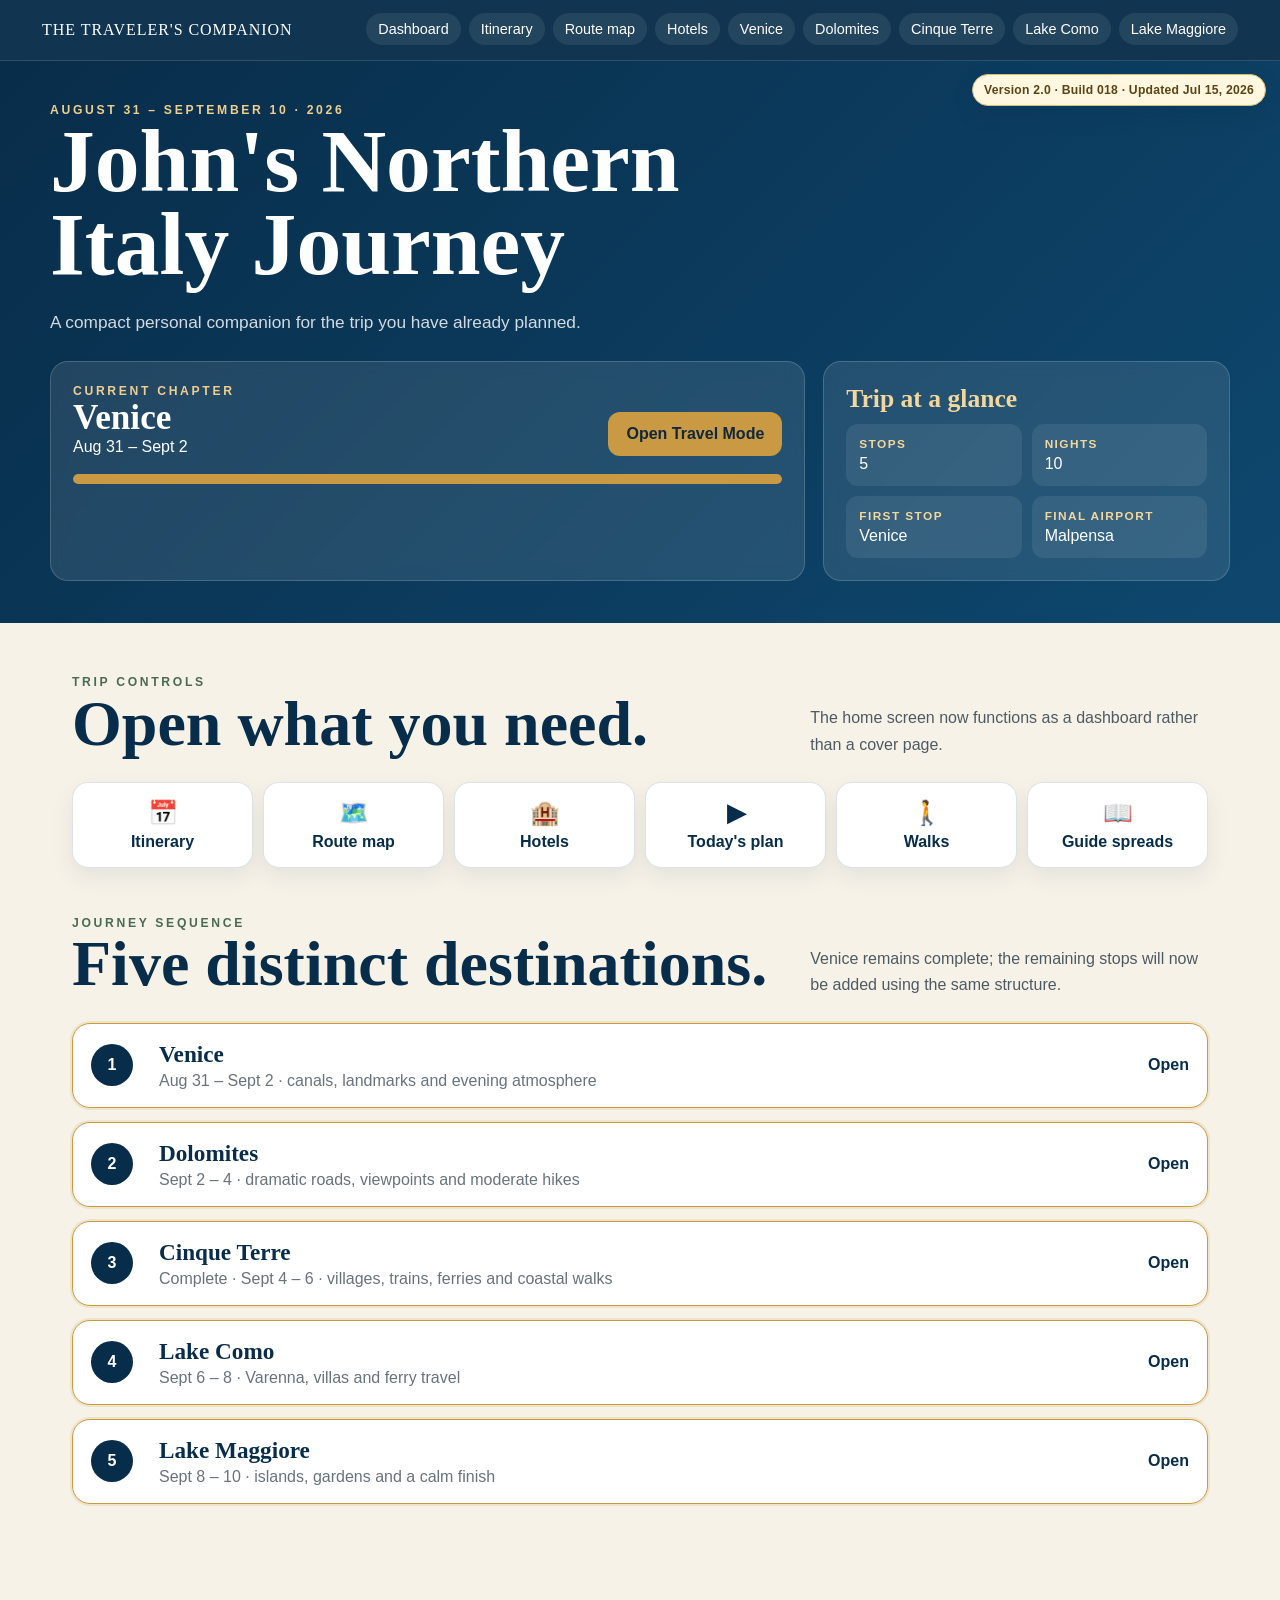
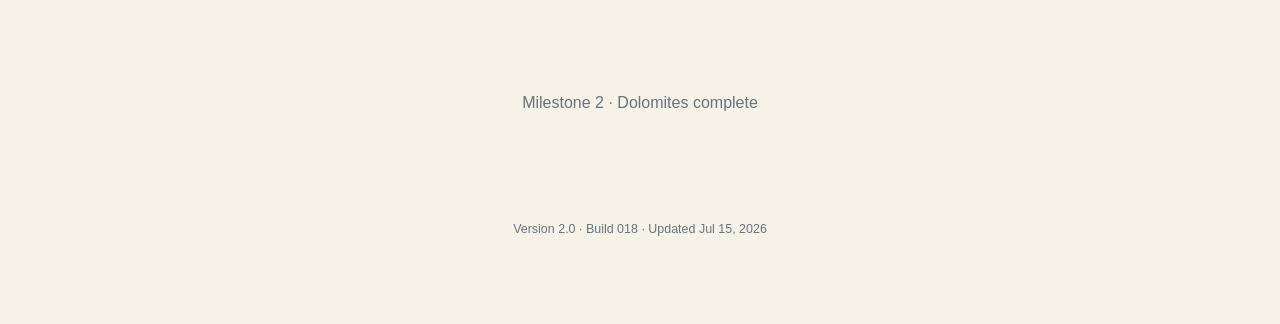
==== index.html @ 07a727ce "Add files via upload Build 018 — Cinque Terre complete" ====
<!doctype html>
<html lang="en">
<head>
<meta charset="utf-8">
<meta name="viewport" content="width=device-width,initial-scale=1,viewport-fit=cover">
<meta name="theme-color" content="#082d4a">
<link rel="manifest" href="manifest.webmanifest">
<link rel="icon" href="assets/images/app-icon.png">
<link rel="apple-touch-icon" href="assets/images/app-icon.png">
<link rel="stylesheet" href="assets/style.css?v=18">
<title>Northern Italy Traveler's Companion</title>
</head>
<body>
<div class="build-badge">Version 2.0 · Build 018 · Updated Jul 15, 2026</div>
<header class="topbar">
  <div class="topbar-inner">
    <div class="brand">THE TRAVELER'S COMPANION</div>
    <nav class="nav">
      <a href="index.html">Dashboard</a>
      <a href="itinerary.html">Itinerary</a>
      <a href="map.html">Route map</a>
      <a href="hotels.html">Hotels</a>
      <a href="venice.html">Venice</a><a href="dolomites.html">Dolomites</a><a href="cinque-terre.html">Cinque Terre</a><a href="lake-como.html">Lake Como</a><a href="lake-maggiore.html">Lake Maggiore</a>
    </nav>
  </div>
</header>

<section class="dashboard-hero">
  <div class="dashboard-inner">
    <div class="dashboard-title">
      <div>
        <div class="kicker">August 31 – September 10 · 2026</div>
        <h1>John's Northern<br>Italy Journey</h1>
      </div>
      <p>A compact personal companion for the trip you have already planned.</p>
    </div>

    <div class="dashboard-panels">
      <article class="glass-panel">
        <div class="current-destination">
          <div>
            <div class="kicker">Current chapter</div>
            <strong>Venice</strong>
            <span>Aug 31 – Sept 2</span>
          </div>
          <a class="cta" href="venice.html#today">Open Travel Mode</a>
        </div>
        <div class="progress-track"><div class="progress-fill" style="width:100%"></div></div>
      </article>

      <article class="glass-panel">
        <h3>Trip at a glance</h3>
        <div class="mini-grid">
          <div class="mini-stat"><strong>Stops</strong><span>5</span></div>
          <div class="mini-stat"><strong>Nights</strong><span>10</span></div>
          <div class="mini-stat"><strong>First stop</strong><span>Venice</span></div>
          <div class="mini-stat"><strong>Final airport</strong><span>Malpensa</span></div>
        </div>
      </article>
    </div>
  </div>
</section>

<main class="wrap">
  <section class="section-heading">
    <div><div class="kicker" style="color:#496a55">Trip controls</div><h2>Open what you need.</h2></div>
    <p>The home screen now functions as a dashboard rather than a cover page.</p>
  </section>

  <div class="quick-actions">
    <a class="quick-action" href="itinerary.html"><span>📅</span>Itinerary</a>
    <a class="quick-action" href="map.html"><span>🗺️</span>Route map</a>
    <a class="quick-action" href="hotels.html"><span>🏨</span>Hotels</a>
    <a class="quick-action" href="venice.html#today"><span>▶</span>Today's plan</a>
    <a class="quick-action" href="venice.html#walks"><span>🚶</span>Walks</a>
    <a class="quick-action" href="venice.html#chapter"><span>📖</span>Guide spreads</a>
  </div>

  <section class="section-heading">
    <div><div class="kicker" style="color:#496a55">Journey sequence</div><h2>Five distinct destinations.</h2></div>
    <p>Venice remains complete; the remaining stops will now be added using the same structure.</p>
  </section>

  <div class="route-list">
    <article class="route-stop active"><div class="route-index">1</div><div><h3>Venice</h3><p>Aug 31 – Sept 2 · canals, landmarks and evening atmosphere</p></div><a href="venice.html">Open</a></article>
    <article class="route-stop active"><div class="route-index">2</div><div><h3>Dolomites</h3><p>Sept 2 – 4 · dramatic roads, viewpoints and moderate hikes</p></div><a href="dolomites.html">Open</a></article>
    <article class="route-stop active"><div class="route-index">3</div><div><h3>Cinque Terre</h3><p>Complete · Sept 4 – 6 · villages, trains, ferries and coastal walks</p></div><a href="cinque-terre.html">Open</a></article>
    <article class="route-stop active"><div class="route-index">4</div><div><h3>Lake Como</h3><p>Sept 6 – 8 · Varenna, villas and ferry travel</p></div><a href="lake-como.html">Open</a></article>
    <article class="route-stop active"><div class="route-index">5</div><div><h3>Lake Maggiore</h3><p>Sept 8 – 10 · islands, gardens and a calm finish</p></div><a href="lake-maggiore.html">Open</a></article>
  </div>
</main>

<div class="bottomnav"><a href="index.html">Home</a><a href="itinerary.html">Plan</a><a href="map.html">Map</a><a href="venice.html">Venice</a><a href="dolomites.html">Dolomites</a><a href="cinque-terre.html">Cinque Terre</a><a href="lake-como.html">Lake Como</a><a href="lake-maggiore.html">Lake Maggiore</a></div>
<footer>Milestone 2 · Dolomites complete</footer>
<script>if('serviceWorker' in navigator){navigator.serviceWorker.register('service-worker.js?v=18')}</script>
<div class="build-footer">Version 2.0 · Build 018 · Updated Jul 15, 2026</div>
</body>
</html>
---- assets/style.css ----
:root{
  --navy:#082d4a;
  --navy2:#0d3b5d;
  --gold:#c99a43;
  --paper:#f7f2e8;
  --cream:#fffdf7;
  --ink:#17222c;
  --muted:#68737b;
  --line:rgba(8,45,74,.13);
  --shadow:0 20px 55px rgba(3,24,40,.18);
}
*{box-sizing:border-box}
html{scroll-behavior:smooth}
body{margin:0;background:var(--paper);color:var(--ink);font-family:-apple-system,BlinkMacSystemFont,"Segoe UI",Arial,sans-serif}
a{color:inherit}
img{max-width:100%}

.topbar{
  position:sticky;top:0;z-index:50;
  background:rgba(8,45,74,.96);color:white;
  border-bottom:1px solid rgba(255,255,255,.13);
  backdrop-filter:blur(14px)
}
.topbar-inner{
  max-width:1240px;margin:auto;padding:13px 22px;
  display:flex;align-items:center;justify-content:space-between;gap:18px
}
.brand{
  font-family:Georgia,"Times New Roman",serif;
  font-size:1rem;letter-spacing:.06em;white-space:nowrap
}
.nav{display:flex;gap:8px;overflow:auto}
.nav a{
  text-decoration:none;white-space:nowrap;padding:9px 14px;
  border-radius:999px;background:rgba(255,255,255,.08)
}
.nav a:hover,.nav a:focus{background:rgba(255,255,255,.18)}

.home-hero{
  background:
    radial-gradient(circle at 80% 0%,rgba(69,122,157,.35),transparent 38%),
    linear-gradient(145deg,var(--navy),#041d31 72%);
  color:white;padding:clamp(34px,6vw,82px) 22px 52px;
}
.home-hero-inner{
  max-width:1240px;margin:auto;
  display:grid;grid-template-columns:minmax(0,.82fr) minmax(520px,1.35fr);
  gap:clamp(28px,5vw,70px);align-items:center
}
.kicker{
  text-transform:uppercase;letter-spacing:.22em;
  font-size:.76rem;font-weight:800;color:#f0cf8d
}
.home-copy h1,.destination-copy h1{
  font:700 clamp(3.4rem,7.4vw,7.2rem)/.9 Georgia,"Times New Roman",serif;
  margin:.26rem 0 .7rem
}
.home-copy p,.destination-copy p{
  font-size:clamp(1.05rem,1.8vw,1.28rem);
  line-height:1.55;color:rgba(255,255,255,.88);max-width:620px
}
.cta-row{display:flex;gap:12px;flex-wrap:wrap;margin-top:24px}
.cta{
  display:inline-flex;align-items:center;justify-content:center;
  text-decoration:none;font-weight:800;padding:13px 18px;
  border-radius:12px;background:var(--gold);color:#10283c
}
.cta.secondary{
  background:transparent;color:white;border:1px solid rgba(255,255,255,.35)
}
.book-window{
  background:#e9e2d5;padding:10px;border-radius:20px;
  box-shadow:0 28px 70px rgba(0,0,0,.38);
  transform:rotate(.25deg)
}
.book-window img{
  display:block;width:100%;height:auto;border-radius:12px
}
.book-label{
  display:flex;justify-content:space-between;gap:14px;
  color:#54616a;font-size:.84rem;padding:9px 5px 1px
}

.wrap{max-width:1180px;margin:auto;padding:52px 22px 110px}
.section-heading{
  display:grid;grid-template-columns:minmax(0,1fr) minmax(260px,.56fr);
  gap:28px;align-items:end;margin-bottom:24px
}
.section-heading h2,.section-title{
  font:700 clamp(2.35rem,5vw,4.2rem)/1 Georgia,"Times New Roman",serif;
  color:var(--navy);margin:.15rem 0
}
.section-heading p{line-height:1.65;color:#4d5a63;margin:0}

.timeline{
  display:grid;grid-template-columns:repeat(5,1fr);
  gap:12px;margin:22px 0 54px
}
.stop{
  background:var(--cream);border:1px solid var(--line);
  border-radius:16px;padding:18px;min-height:126px;
  box-shadow:0 10px 28px rgba(8,45,74,.08)
}
.stop .number{
  width:30px;height:30px;border-radius:50%;
  background:var(--navy);color:white;display:grid;place-items:center;
  font-weight:800;margin-bottom:12px
}
.stop strong{display:block;color:var(--navy);font-family:Georgia,serif;font-size:1.12rem}
.stop span{display:block;color:var(--muted);margin-top:5px;font-size:.92rem}

.feature-grid{display:grid;grid-template-columns:repeat(2,minmax(0,1fr));gap:22px}
.feature{
  background:var(--cream);border:1px solid var(--line);
  border-radius:20px;overflow:hidden;box-shadow:var(--shadow)
}
.feature-media{
  background:#e6dfd3;padding:8px;
}
.feature-media img{display:block;width:100%;height:auto;border-radius:12px}
.feature-body{padding:22px 24px 25px}
.feature h3{
  font:700 clamp(1.65rem,3vw,2.3rem)/1.05 Georgia,serif;
  color:var(--navy);margin:0 0 9px
}
.feature p{color:#4d5962;line-height:1.58;margin:0}
.actions{display:flex;flex-wrap:wrap;gap:10px;margin-top:17px}
.action{
  text-decoration:none;font-weight:780;color:var(--navy);
  padding:10px 13px;border:1px solid #cad9e2;
  background:#f6fafc;border-radius:11px
}

.destination-hero{
  background:linear-gradient(145deg,var(--navy),#041d31);
  color:white;padding:44px 22px 48px
}
.destination-inner{
  max-width:1240px;margin:auto;
  display:grid;grid-template-columns:minmax(300px,.7fr) minmax(530px,1.3fr);
  gap:42px;align-items:center
}
.destination-copy h1{font-size:clamp(3.8rem,8vw,7.8rem)}
.mini-facts{
  display:grid;grid-template-columns:repeat(2,1fr);gap:10px;margin-top:24px
}
.mini-fact{
  padding:13px 14px;border:1px solid rgba(255,255,255,.18);
  border-radius:12px;background:rgba(255,255,255,.07)
}
.mini-fact strong{display:block;color:#f0cf8d;font-size:.78rem;text-transform:uppercase;letter-spacing:.12em}
.mini-fact span{display:block;margin-top:4px}

.chapter-nav{
  display:flex;gap:10px;overflow:auto;margin:0 0 28px;padding-bottom:5px
}
.chapter-nav a{
  text-decoration:none;white-space:nowrap;padding:10px 13px;
  border-radius:999px;background:#fff;border:1px solid var(--line);
  color:var(--navy);font-weight:760
}
.guide-grid{display:grid;grid-template-columns:repeat(2,minmax(0,1fr));gap:22px}
.guide-card{
  background:#fff;border:1px solid var(--line);border-radius:18px;
  overflow:hidden;box-shadow:0 13px 34px rgba(8,45,74,.1)
}
.guide-image{background:#e9e2d6;padding:7px}
.guide-image img{display:block;width:100%;height:auto;border-radius:10px}
.guide-body{padding:20px 22px 23px}
.guide-body h3{font:700 1.7rem Georgia,serif;color:var(--navy);margin:0 0 8px}
.guide-body p{margin:0;color:#4e5961;line-height:1.55}

.viewer{margin-top:56px}
.spread{
  margin:0 0 28px;background:#fff;border:1px solid var(--line);
  border-radius:18px;overflow:hidden;box-shadow:var(--shadow)
}
.spread img{display:block;width:100%;height:auto}
.spread figcaption{padding:12px 16px;color:var(--muted);font-size:.9rem}

.callout{
  margin:48px 0 0;background:linear-gradient(135deg,var(--navy),var(--navy2));
  color:white;border-radius:20px;padding:28px 30px
}
.callout h3{font:700 1.8rem Georgia,serif;color:#f0cf8d;margin:0 0 9px}
.callout p{line-height:1.6;margin:0}

.bottomnav{
  position:fixed;left:50%;bottom:max(12px,env(safe-area-inset-bottom));
  transform:translateX(-50%);z-index:60;
  display:flex;gap:5px;background:rgba(8,45,74,.97);color:white;
  padding:8px;border-radius:18px;box-shadow:0 16px 40px rgba(0,0,0,.3)
}
.bottomnav a{text-decoration:none;padding:9px 13px;border-radius:11px;font-size:.86rem}
.bottomnav a:hover{background:rgba(255,255,255,.15)}
footer{text-align:center;padding:30px 18px 100px;color:var(--muted)}

@media(max-width:980px){
  .home-hero-inner,.destination-inner{grid-template-columns:1fr}
  .book-window{max-width:820px}
  .timeline{grid-template-columns:repeat(3,1fr)}
  .destination-copy{max-width:760px}
}
@media(max-width:740px){
  .topbar-inner{align-items:flex-start;flex-direction:column}
  .nav{width:100%}
  .section-heading{grid-template-columns:1fr}
  .feature-grid,.guide-grid{grid-template-columns:1fr}
  .timeline{grid-template-columns:repeat(2,1fr)}
  .home-copy h1,.destination-copy h1{font-size:clamp(3.1rem,16vw,5.7rem)}
}
@media(max-width:460px){
  .timeline,.mini-facts{grid-template-columns:1fr}
  .home-hero,.destination-hero{padding-left:15px;padding-right:15px}
  .wrap{padding-left:15px;padding-right:15px}
  .bottomnav{width:calc(100% - 18px);justify-content:space-around}
  .bottomnav a{font-size:.77rem;padding:8px}
}

/* Version 3: finished Venice interaction layer */
.day-grid{display:grid;grid-template-columns:repeat(2,minmax(0,1fr));gap:22px;margin:28px 0 48px}
.day-card{background:#fff;border:1px solid var(--line);border-radius:20px;padding:24px;box-shadow:0 14px 34px rgba(8,45,74,.1)}
.day-card h3{font:700 2rem Georgia,serif;color:var(--navy);margin:0 0 8px}
.day-card .day-label{text-transform:uppercase;letter-spacing:.16em;font-size:.75rem;color:#6b7a84;font-weight:800}
.day-list{list-style:none;padding:0;margin:18px 0 0}
.day-list li{padding:12px 0;border-top:1px solid var(--line);display:flex;gap:12px;align-items:flex-start}
.day-list b{color:var(--navy);min-width:72px}
.tool-strip{display:grid;grid-template-columns:repeat(4,1fr);gap:12px;margin:20px 0 50px}
.tool-button{display:block;text-decoration:none;text-align:center;background:#fff;border:1px solid var(--line);border-radius:15px;padding:16px 10px;color:var(--navy);font-weight:800;box-shadow:0 8px 20px rgba(8,45,74,.08)}
.tool-button small{display:block;color:var(--muted);font-weight:600;margin-top:4px}
.fact-table{width:100%;border-collapse:collapse;background:#fff;border-radius:18px;overflow:hidden;box-shadow:0 12px 30px rgba(8,45,74,.09);margin:18px 0 48px}
.fact-table th,.fact-table td{padding:14px 16px;border-bottom:1px solid var(--line);text-align:left}
.fact-table th{width:32%;color:var(--navy);font-family:Georgia,serif;background:#fbf7ef}
.fact-table tr:last-child th,.fact-table tr:last-child td{border-bottom:0}
.route-box{background:linear-gradient(135deg,#fff,#f4ead8);border:1px solid var(--line);border-radius:20px;padding:24px;margin:26px 0 50px}
.route-steps{display:grid;grid-template-columns:repeat(5,1fr);gap:8px;align-items:center;margin-top:18px}
.route-step{background:#fff;border:1px solid var(--line);padding:14px 10px;border-radius:14px;text-align:center;font-weight:800;color:var(--navy)}
.route-arrow{text-align:center;color:var(--gold);font-size:1.3rem}
.lightbox{position:fixed;inset:0;background:rgba(2,15,25,.94);z-index:100;display:none;align-items:center;justify-content:center;padding:24px}
.lightbox.open{display:flex}
.lightbox img{max-width:95vw;max-height:88vh;object-fit:contain;box-shadow:0 24px 80px rgba(0,0,0,.5)}
.lightbox button{position:absolute;top:18px;right:22px;background:#fff;border:0;border-radius:50%;width:42px;height:42px;font-size:1.5rem;cursor:pointer}
.spread img{cursor:zoom-in}
.status-pill{display:inline-flex;align-items:center;gap:8px;background:#eaf3ed;color:#315d40;border:1px solid #cfe2d4;border-radius:999px;padding:8px 12px;font-weight:800;font-size:.85rem}
@media(max-width:760px){
  .day-grid{grid-template-columns:1fr}
  .tool-strip{grid-template-columns:repeat(2,1fr)}
  .route-steps{grid-template-columns:1fr}
  .route-arrow{transform:rotate(90deg)}
}

/* Version 4: Travel Mode */
.dashboard{
  display:grid;grid-template-columns:1.2fr .8fr;gap:22px;margin:26px 0 48px
}
.today-card,.notes-card,.decision-card,.walk-card,.checklist-card{
  background:#fff;border:1px solid var(--line);border-radius:20px;
  box-shadow:0 14px 34px rgba(8,45,74,.1)
}
.today-card{padding:25px}
.today-card h3,.notes-card h3,.walk-card h3,.checklist-card h3{
  font:700 2rem Georgia,serif;color:var(--navy);margin:0 0 10px
}
.today-meta{display:flex;gap:10px;flex-wrap:wrap;margin:14px 0 18px}
.meta-pill{background:#eef5f8;color:var(--navy);border:1px solid #d6e4eb;border-radius:999px;padding:8px 11px;font-weight:800;font-size:.85rem}
.schedule{list-style:none;padding:0;margin:0}
.schedule li{display:grid;grid-template-columns:84px 1fr;gap:12px;padding:13px 0;border-top:1px solid var(--line)}
.schedule time{color:var(--navy);font-weight:800}
.notes-card{padding:24px}
.notes-card textarea{
  width:100%;min-height:215px;resize:vertical;border:1px solid #ccd9e0;
  border-radius:14px;padding:14px;font:inherit;background:#fbfdfd;color:var(--ink)
}
.save-status{font-size:.85rem;color:#496a55;margin-top:8px;min-height:1.2em}
.quick-actions{display:grid;grid-template-columns:repeat(6,1fr);gap:10px;margin:0 0 48px}
.quick-action{
  text-decoration:none;background:#fff;border:1px solid var(--line);border-radius:16px;
  padding:16px 10px;text-align:center;color:var(--navy);font-weight:850;
  box-shadow:0 9px 22px rgba(8,45,74,.08)
}
.quick-action span{display:block;font-size:1.5rem;margin-bottom:6px}
.decision-grid{display:grid;grid-template-columns:repeat(3,1fr);gap:18px;margin:22px 0 50px}
.decision-card{padding:21px}
.decision-card h3{font:700 1.55rem Georgia,serif;color:var(--navy);margin:0 0 7px}
.rating{color:#bd8730;letter-spacing:.05em;font-size:1.06rem}
.decision-card dl{margin:15px 0 0}
.decision-card dt{font-weight:850;color:var(--navy);margin-top:10px}
.decision-card dd{margin:3px 0 0;color:#526069;line-height:1.45}
.walk-grid{display:grid;grid-template-columns:repeat(3,1fr);gap:18px;margin:22px 0 50px}
.walk-card{padding:22px}
.walk-stats{display:flex;gap:8px;flex-wrap:wrap;margin:12px 0}
.walk-card p{color:#53606a;line-height:1.52}
.checklist-card{padding:24px;margin:24px 0 48px}
.checklist{display:grid;grid-template-columns:repeat(2,1fr);gap:10px 24px;margin-top:14px}
.check-item{display:flex;align-items:center;gap:10px;padding:10px 0;border-bottom:1px solid var(--line)}
.check-item input{width:20px;height:20px;accent-color:var(--navy)}
.clear-btn{margin-top:16px;border:1px solid #ccd9e0;background:#fff;border-radius:10px;padding:9px 12px;color:var(--navy);font-weight:800;cursor:pointer}
@media(max-width:900px){
  .dashboard{grid-template-columns:1fr}
  .quick-actions{grid-template-columns:repeat(3,1fr)}
  .decision-grid,.walk-grid{grid-template-columns:1fr}
}
@media(max-width:520px){
  .quick-actions{grid-template-columns:repeat(2,1fr)}
  .checklist{grid-template-columns:1fr}
  .schedule li{grid-template-columns:70px 1fr}
}

/* Release 5: trip dashboard, itinerary, route map, hotels and departure tools */
.dashboard-hero{
  background:linear-gradient(135deg,#082d4a,#0e476e);
  color:#fff;padding:42px 22px
}
.dashboard-inner{max-width:1180px;margin:auto}
.dashboard-title{
  display:flex;justify-content:space-between;gap:24px;align-items:flex-end;flex-wrap:wrap
}
.dashboard-title h1{
  font:700 clamp(2.8rem,7vw,5.8rem)/.92 Georgia,serif;margin:.2rem 0
}
.dashboard-title p{margin:0;color:rgba(255,255,255,.82);font-size:1.08rem}
.dashboard-panels{
  margin-top:28px;display:grid;grid-template-columns:1.3fr .7fr;gap:18px
}
.glass-panel{
  background:rgba(255,255,255,.1);border:1px solid rgba(255,255,255,.17);
  border-radius:18px;padding:22px;backdrop-filter:blur(8px)
}
.glass-panel h3{font:700 1.6rem Georgia,serif;color:#f4d79b;margin:0 0 10px}
.current-destination{
  display:grid;grid-template-columns:1fr auto;gap:18px;align-items:end
}
.current-destination strong{display:block;font:700 2.2rem Georgia,serif}
.progress-track{
  height:10px;background:rgba(255,255,255,.15);border-radius:999px;overflow:hidden;margin-top:18px
}
.progress-fill{height:100%;width:20%;background:#c99a43;border-radius:999px}
.mini-grid{display:grid;grid-template-columns:repeat(2,1fr);gap:10px}
.mini-stat{
  background:rgba(255,255,255,.08);border-radius:12px;padding:13px
}
.mini-stat strong{display:block;color:#f4d79b;font-size:.74rem;text-transform:uppercase;letter-spacing:.12em}
.mini-stat span{display:block;margin-top:4px}
.route-list{
  display:grid;gap:14px;margin:24px 0 50px
}
.route-stop{
  display:grid;grid-template-columns:52px 1fr auto;gap:16px;align-items:center;
  background:#fff;border:1px solid var(--line);border-radius:18px;padding:17px 18px;
  box-shadow:0 10px 28px rgba(8,45,74,.08)
}
.route-index{
  width:42px;height:42px;border-radius:50%;display:grid;place-items:center;
  background:var(--navy);color:#fff;font-weight:850
}
.route-stop h3{font:700 1.45rem Georgia,serif;color:var(--navy);margin:0 0 4px}
.route-stop p{margin:0;color:var(--muted)}
.route-stop a{text-decoration:none;color:var(--navy);font-weight:850}
.route-stop.active{border-color:#c99a43;box-shadow:0 0 0 2px rgba(201,154,67,.18)}
.map-board{
  position:relative;background:linear-gradient(180deg,#eaf4f7,#f6efe1);
  border:1px solid var(--line);border-radius:24px;min-height:640px;overflow:hidden;
  box-shadow:var(--shadow);margin-bottom:48px
}
.map-board::before{
  content:"";position:absolute;inset:0;
  background:
    radial-gradient(circle at 30% 18%,rgba(255,255,255,.9),transparent 24%),
    radial-gradient(circle at 74% 72%,rgba(87,151,185,.2),transparent 22%),
    linear-gradient(110deg,transparent 46%,rgba(8,45,74,.05) 47%,transparent 48%);
}
.route-line{
  position:absolute;left:50%;top:75px;bottom:80px;width:4px;
  transform:translateX(-50%);background:linear-gradient(#082d4a,#c99a43,#496a55);
  border-radius:999px
}
.map-node{
  position:absolute;left:50%;transform:translateX(-50%);
  display:flex;align-items:center;gap:12px
}
.map-node .dot{
  width:22px;height:22px;border-radius:50%;background:#fff;border:6px solid var(--navy);
  box-shadow:0 0 0 5px rgba(255,255,255,.8)
}
.map-node a{
  min-width:170px;text-decoration:none;background:#fff;border:1px solid var(--line);
  border-radius:14px;padding:12px 14px;color:var(--navy);font-weight:850;
  box-shadow:0 10px 26px rgba(8,45,74,.1)
}
.map-node:nth-of-type(even){flex-direction:row-reverse}
.hotel-grid{display:grid;grid-template-columns:repeat(2,1fr);gap:20px}
.hotel-card{
  background:#fff;border:1px solid var(--line);border-radius:19px;padding:22px;
  box-shadow:0 12px 30px rgba(8,45,74,.09)
}
.hotel-card h3{font:700 1.65rem Georgia,serif;color:var(--navy);margin:0 0 7px}
.hotel-card label{display:block;color:var(--navy);font-weight:850;margin:12px 0 5px}
.hotel-card input,.hotel-card textarea{
  width:100%;border:1px solid #ccd9e0;border-radius:10px;padding:11px;font:inherit
}
.hotel-card textarea{min-height:90px;resize:vertical}
.hotel-save{margin-top:10px;font-size:.84rem;color:#496a55;min-height:1em}
.departure-card{
  background:linear-gradient(135deg,#fff,#f2e8d5);
  border:1px solid var(--line);border-radius:20px;padding:25px;margin:42px 0
}
.departure-card h2{font:700 2.3rem Georgia,serif;color:var(--navy);margin:0 0 12px}
.departure-grid{display:grid;grid-template-columns:repeat(4,1fr);gap:12px;margin-top:18px}
.departure-item{background:#fff;border:1px solid var(--line);border-radius:14px;padding:15px}
.departure-item strong{display:block;color:var(--navy);margin-bottom:5px}
@media(max-width:900px){
  .dashboard-panels{grid-template-columns:1fr}
  .hotel-grid{grid-template-columns:1fr}
  .departure-grid{grid-template-columns:repeat(2,1fr)}
}
@media(max-width:620px){
  .route-stop{grid-template-columns:44px 1fr}
  .route-stop>a{grid-column:2}
  .map-board{min-height:720px}
  .map-node a{min-width:145px}
  .departure-grid{grid-template-columns:1fr}
}

/* Release 6: Dolomites chapter */
.dolomites-hero{
  background:linear-gradient(145deg,#1c4938,#0b2d27);
  color:#fff;padding:44px 22px 48px
}
.dolomites-hero .destination-inner{grid-template-columns:minmax(300px,.72fr) minmax(530px,1.28fr)}
.alpine-pill{display:inline-flex;align-items:center;gap:8px;background:#e6f0e8;color:#315c40;border:1px solid #cfe0d2;border-radius:999px;padding:8px 12px;font-weight:850;font-size:.84rem}
.hike-grid{display:grid;grid-template-columns:repeat(3,1fr);gap:18px;margin:22px 0 50px}
.hike-card{background:#fff;border:1px solid var(--line);border-radius:19px;padding:22px;box-shadow:0 12px 30px rgba(8,45,74,.09)}
.hike-card h3{font:700 1.65rem Georgia,serif;color:#214c39;margin:0 0 8px}
.hike-stats{display:flex;flex-wrap:wrap;gap:8px;margin:12px 0}
.hike-card p{color:#53606a;line-height:1.52}
.scenic-banner{background:linear-gradient(135deg,#214c39,#0c3026);color:#fff;border-radius:22px;padding:28px 30px;margin:38px 0}
.scenic-banner h3{font:700 2rem Georgia,serif;color:#f0cf8d;margin:0 0 9px}
@media(max-width:900px){.hike-grid{grid-template-columns:1fr}}

/* Release 7: Cinque Terre */
.cinque-hero{
  background:linear-gradient(145deg,#075b78,#0d3855);
  color:#fff;padding:44px 22px 48px
}
.sea-pill{
  display:inline-flex;align-items:center;gap:8px;background:#e2f5f7;color:#12536a;
  border:1px solid #c6e5e9;border-radius:999px;padding:8px 12px;font-weight:850;font-size:.84rem
}
.village-grid{display:grid;grid-template-columns:repeat(5,1fr);gap:12px;margin:22px 0 50px}
.village-card{
  background:#fff;border:1px solid var(--line);border-radius:16px;padding:17px;
  box-shadow:0 10px 26px rgba(8,45,74,.08)
}
.village-card h3{font:700 1.25rem Georgia,serif;color:#075b78;margin:0 0 6px}
.village-card p{color:#56626a;line-height:1.45;font-size:.93rem;margin:0}
.transport-grid{display:grid;grid-template-columns:repeat(3,1fr);gap:18px;margin:22px 0 50px}
.transport-card{
  background:#fff;border:1px solid var(--line);border-radius:18px;padding:22px;
  box-shadow:0 12px 30px rgba(8,45,74,.09)
}
.transport-card h3{font:700 1.6rem Georgia,serif;color:#075b78;margin:0 0 8px}
.transport-card p{color:#53606a;line-height:1.52}
@media(max-width:950px){.village-grid{grid-template-columns:repeat(2,1fr)}}
@media(max-width:760px){.transport-grid{grid-template-columns:1fr}}
@media(max-width:500px){.village-grid{grid-template-columns:1fr}}

/* Release 8: Lake Como */
.como-hero{
  background:linear-gradient(145deg,#31576a,#132f3c);
  color:#fff;padding:44px 22px 48px
}
.como-pill{
  display:inline-flex;align-items:center;gap:8px;background:#e9f1ef;color:#31584f;
  border:1px solid #d2e0dc;border-radius:999px;padding:8px 12px;font-weight:850;font-size:.84rem
}
.ferry-grid{display:grid;grid-template-columns:repeat(3,1fr);gap:18px;margin:22px 0 50px}
.ferry-card{
  background:#fff;border:1px solid var(--line);border-radius:18px;padding:22px;
  box-shadow:0 12px 30px rgba(8,45,74,.09)
}
.ferry-card h3{font:700 1.6rem Georgia,serif;color:#31576a;margin:0 0 8px}
.ferry-card p{color:#53606a;line-height:1.52}
.villa-grid{display:grid;grid-template-columns:repeat(3,1fr);gap:18px;margin:22px 0 50px}
.villa-card{
  background:#fff;border:1px solid var(--line);border-radius:18px;overflow:hidden;
  box-shadow:0 12px 30px rgba(8,45,74,.09)
}
.villa-card img{width:100%;display:block}
.villa-card div{padding:20px}
.villa-card h3{font:700 1.55rem Georgia,serif;color:#31576a;margin:0 0 8px}
.villa-card p{color:#53606a;line-height:1.5;margin:0}
@media(max-width:900px){.ferry-grid,.villa-grid{grid-template-columns:1fr}}

/* Release 9: Lake Maggiore */
.maggiore-hero{
  background:linear-gradient(145deg,#436b63,#183b40);
  color:#fff;padding:44px 22px 48px
}
.maggiore-pill{
  display:inline-flex;align-items:center;gap:8px;background:#edf4ef;color:#3b6158;
  border:1px solid #d4e3da;border-radius:999px;padding:8px 12px;font-weight:850;font-size:.84rem
}
.island-grid{display:grid;grid-template-columns:repeat(3,1fr);gap:18px;margin:22px 0 50px}
.island-card{
  background:#fff;border:1px solid var(--line);border-radius:18px;overflow:hidden;
  box-shadow:0 12px 30px rgba(8,45,74,.09)
}
.island-card img{display:block;width:100%}
.island-card div{padding:20px}
.island-card h3{font:700 1.55rem Georgia,serif;color:#436b63;margin:0 0 8px}
.island-card p{color:#53606a;line-height:1.5;margin:0}
@media(max-width:900px){.island-grid{grid-template-columns:1fr}}

/* Milestone 1 - complete Venice chapter */
.venice-complete-hero{
  background:linear-gradient(145deg,#082d4a,#174f70);
  color:#fff;padding:44px 22px 48px
}
.chapter-index{
  display:grid;grid-template-columns:repeat(4,1fr);gap:12px;margin:22px 0 48px
}
.chapter-index a{
  text-decoration:none;background:#fff;border:1px solid var(--line);
  border-radius:15px;padding:16px;color:var(--navy);font-weight:850;
  box-shadow:0 9px 22px rgba(8,45,74,.08)
}
.chapter-index small{display:block;color:var(--muted);font-weight:600;margin-top:4px}
.editorial-section{
  scroll-margin-top:110px;margin:44px 0
}
.editorial-section h2{
  font:700 clamp(2.1rem,5vw,3.7rem)/1 Georgia,serif;
  color:var(--navy);margin:0 0 14px
}
.editorial-section>p{color:#4f5c65;line-height:1.65;max-width:820px}
.page-spread{
  background:#fff;border:1px solid var(--line);border-radius:20px;
  overflow:hidden;box-shadow:var(--shadow);margin:18px 0 34px
}
.page-spread img{display:block;width:100%;height:auto;cursor:zoom-in}
.page-spread figcaption{padding:12px 16px;color:var(--muted);font-size:.9rem}
.venice-action-grid{
  display:grid;grid-template-columns:repeat(4,1fr);gap:12px;margin:20px 0 42px
}
.venice-action{
  display:block;text-decoration:none;text-align:center;background:#f8fbfc;
  border:1px solid #cadbe4;border-radius:14px;padding:15px 10px;
  color:var(--navy);font-weight:850
}
.venice-action span{display:block;font-size:1.35rem;margin-bottom:6px}
@media(max-width:900px){
  .chapter-index,.venice-action-grid{grid-template-columns:repeat(2,1fr)}
}
@media(max-width:480px){
  .chapter-index,.venice-action-grid{grid-template-columns:1fr}
}

/* Milestone 2 - complete Dolomites chapter */
.dolomites-complete-hero{
  background:linear-gradient(145deg,#1f4d3a,#0b3027);
  color:#fff;padding:44px 22px 48px
}
.dolomites-complete-hero .destination-copy h1{font-size:clamp(3.6rem,8vw,7.4rem)}
.alpine-index{
  display:grid;grid-template-columns:repeat(4,1fr);gap:12px;margin:22px 0 48px
}
.alpine-index a{
  text-decoration:none;background:#fff;border:1px solid var(--line);
  border-radius:15px;padding:16px;color:#214c39;font-weight:850;
  box-shadow:0 9px 22px rgba(8,45,74,.08)
}
.alpine-index small{display:block;color:var(--muted);font-weight:600;margin-top:4px}
.alpine-action-grid{
  display:grid;grid-template-columns:repeat(5,1fr);gap:12px;margin:20px 0 42px
}
.alpine-action{
  display:block;text-decoration:none;text-align:center;background:#f7fbf8;
  border:1px solid #cddfd4;border-radius:14px;padding:15px 10px;
  color:#214c39;font-weight:850
}
.alpine-action span{display:block;font-size:1.35rem;margin-bottom:6px}
@media(max-width:1000px){
  .alpine-index{grid-template-columns:repeat(2,1fr)}
  .alpine-action-grid{grid-template-columns:repeat(3,1fr)}
}
@media(max-width:520px){
  .alpine-index,.alpine-action-grid{grid-template-columns:1fr}
}

/* Global design refinement — compact illustrated chapter layout */
:root{
  --chapter-hero-pad: clamp(28px,4vw,46px);
}

.venice-complete-hero,
.dolomites-complete-hero,
.dolomites-hero,
.cinque-hero,
.como-hero,
.maggiore-hero,
.destination-hero{
  padding: var(--chapter-hero-pad) 22px 34px !important;
  min-height: auto !important;
}

.venice-complete-hero .destination-inner,
.dolomites-complete-hero .destination-inner,
.dolomites-hero .destination-inner,
.cinque-hero .destination-inner,
.como-hero .destination-inner,
.maggiore-hero .destination-inner,
.destination-hero .destination-inner{
  max-width: 1180px;
  grid-template-columns: minmax(280px,.72fr) minmax(470px,1.15fr);
  gap: clamp(26px,4vw,52px);
  align-items: center;
}

.venice-complete-hero .destination-copy h1,
.dolomites-complete-hero .destination-copy h1,
.dolomites-hero .destination-copy h1,
.cinque-hero .destination-copy h1,
.como-hero .destination-copy h1,
.maggiore-hero .destination-copy h1,
.destination-hero .destination-copy h1{
  font-size: clamp(3rem,6.2vw,5.8rem) !important;
  line-height: .92 !important;
  max-width: 100%;
  overflow-wrap: normal;
  word-break: normal;
}

.dolomites-complete-hero .destination-copy h1{
  font-size: clamp(2.8rem,5.7vw,5.2rem) !important;
}

.book-window{
  width: 100%;
  max-width: 720px;
  justify-self: end;
  padding: 8px;
  border-radius: 17px;
}

.book-window img{
  max-height: 470px;
  object-fit: contain;
}

.topbar-inner{
  max-width: 1240px;
}

.topbar .nav{
  scrollbar-width: thin;
  padding-bottom: 2px;
}

.topbar .nav a{
  padding: 8px 12px;
  font-size: .9rem;
}

.bottomnav{
  display: none;
}

.chapter-index,
.alpine-index{
  scroll-margin-top: 95px;
}

@media(max-width:980px){
  .venice-complete-hero .destination-inner,
  .dolomites-complete-hero .destination-inner,
  .dolomites-hero .destination-inner,
  .cinque-hero .destination-inner,
  .como-hero .destination-inner,
  .maggiore-hero .destination-inner,
  .destination-hero .destination-inner{
    grid-template-columns: 1fr;
  }

  .book-window{
    justify-self: start;
    max-width: 820px;
  }

  .book-window img{
    max-height: none;
  }
}

@media(max-width:740px){
  .bottomnav{
    display:flex;
    opacity:.94;
  }

  .venice-complete-hero,
  .dolomites-complete-hero,
  .dolomites-hero,
  .cinque-hero,
  .como-hero,
  .maggiore-hero,
  .destination-hero{
    padding: 28px 15px 34px !important;
  }

  .venice-complete-hero .destination-copy h1,
  .dolomites-complete-hero .destination-copy h1,
  .dolomites-hero .destination-copy h1,
  .cinque-hero .destination-copy h1,
  .como-hero .destination-copy h1,
  .maggiore-hero .destination-copy h1,
  .destination-hero .destination-copy h1{
    font-size: clamp(2.8rem,14vw,4.7rem) !important;
  }
}


/* Sprint 1 — refined chapter hero system, v16 */
.hero-subtitle{
  margin:-7px 0 20px;
  font:italic 600 clamp(1.1rem,1.7vw,1.55rem)/1.2 Georgia,serif;
  letter-spacing:.025em;
  color:rgba(255,255,255,.88);
}

@media (min-width: 981px){
  .venice-complete-hero,
  .dolomites-complete-hero{
    padding:28px 24px 30px !important;
  }

  .venice-complete-hero .destination-inner,
  .dolomites-complete-hero .destination-inner{
    max-width:1220px !important;
    grid-template-columns:minmax(330px,.78fr) minmax(540px,1.22fr) !important;
    gap:42px !important;
    align-items:center !important;
  }

  .venice-complete-hero .destination-copy h1,
  .dolomites-complete-hero .destination-copy h1{
    font-size:clamp(3.2rem,4.4vw,4.8rem) !important;
    line-height:.94 !important;
    margin:8px 0 12px !important;
    white-space:nowrap !important;
  }

  .book-window{
    max-width:680px !important;
    width:100% !important;
    justify-self:end !important;
    padding:8px !important;
  }

  .book-window img{
    width:100% !important;
    max-height:430px !important;
    object-fit:contain !important;
  }

  .bottomnav{
    display:none !important;
  }
}

@media (max-width: 980px){
  .venice-complete-hero .destination-inner,
  .dolomites-complete-hero .destination-inner{
    grid-template-columns:1fr !important;
  }

  .venice-complete-hero .destination-copy h1,
  .dolomites-complete-hero .destination-copy h1{
    white-space:normal !important;
  }
}


/* Build verification badge + Cinque Terre complete chapter — Build 018 */
.build-badge{
  position:fixed;
  top:74px;
  right:14px;
  z-index:90;
  padding:8px 11px;
  border-radius:999px;
  background:#fff7df;
  color:#5b4516;
  border:1px solid #d9bd71;
  box-shadow:0 8px 22px rgba(8,45,74,.16);
  font-size:.76rem;
  font-weight:850;
  letter-spacing:.02em;
}
.build-footer{
  text-align:center;
  font-size:.78rem;
  color:#68757d;
  padding:10px 16px 88px;
}
.cinque-complete-hero{
  background:linear-gradient(145deg,#075b78,#0d3855);
  color:#fff;
  padding:28px 24px 30px;
}
.cinque-complete-hero .destination-inner{
  max-width:1220px;
  grid-template-columns:minmax(330px,.78fr) minmax(540px,1.22fr);
  gap:42px;
  align-items:center;
}
.cinque-complete-hero .destination-copy h1{
  font-size:clamp(3.2rem,4.4vw,4.8rem);
  line-height:.94;
  margin:8px 0 12px;
  white-space:nowrap;
}
.coastal-index{
  display:grid;
  grid-template-columns:repeat(4,1fr);
  gap:12px;
  margin:22px 0 48px;
}
.coastal-index a{
  text-decoration:none;
  background:#fff;
  border:1px solid var(--line);
  border-radius:15px;
  padding:16px;
  color:#075b78;
  font-weight:850;
  box-shadow:0 9px 22px rgba(8,45,74,.08);
}
.coastal-index small{
  display:block;
  color:var(--muted);
  font-weight:600;
  margin-top:4px;
}
.coastal-action-grid{
  display:grid;
  grid-template-columns:repeat(5,1fr);
  gap:12px;
  margin:20px 0 42px;
}
.coastal-action{
  display:block;
  text-decoration:none;
  text-align:center;
  background:#f4fbfc;
  border:1px solid #c9e2e8;
  border-radius:14px;
  padding:15px 10px;
  color:#075b78;
  font-weight:850;
}
.coastal-action span{
  display:block;
  font-size:1.35rem;
  margin-bottom:6px;
}
@media(max-width:1000px){
  .coastal-index{grid-template-columns:repeat(2,1fr)}
  .coastal-action-grid{grid-template-columns:repeat(3,1fr)}
}
@media(max-width:980px){
  .cinque-complete-hero .destination-inner{grid-template-columns:1fr}
  .cinque-complete-hero .destination-copy h1{white-space:normal}
}
@media(max-width:520px){
  .coastal-index,.coastal-action-grid{grid-template-columns:1fr}
  .build-badge{top:auto;bottom:72px;right:10px}
}
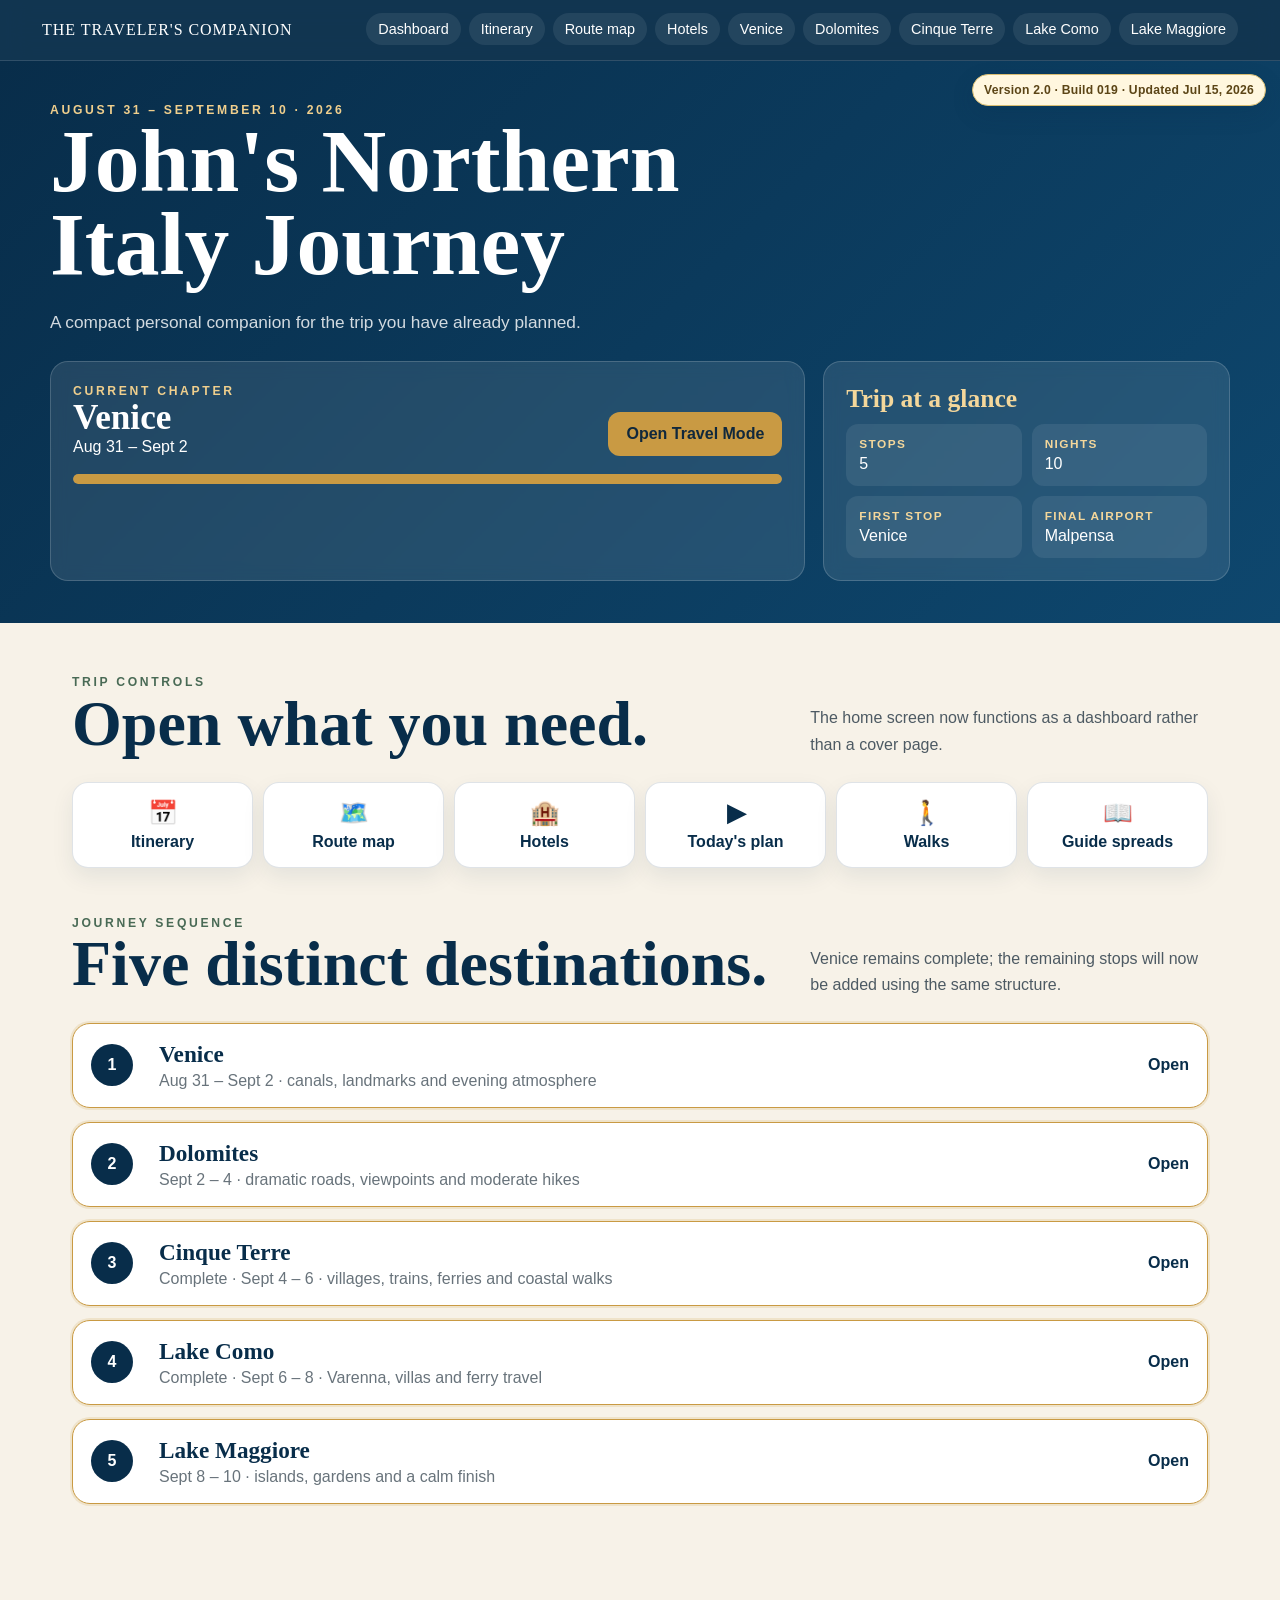
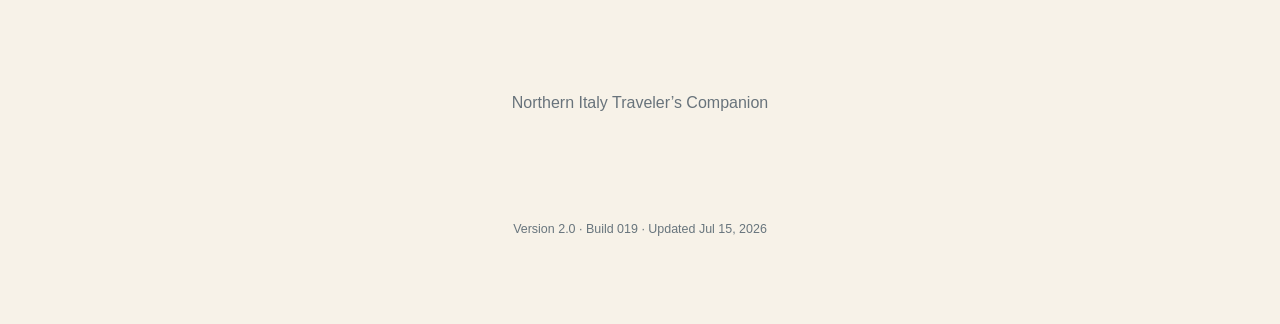
==== commit 2f45498a: "Add files via upload Build 019 — Lake Como and editorial cleanup" ====
--- a/index.html
+++ b/index.html
@@ -7,11 +7,11 @@
 <link rel="manifest" href="manifest.webmanifest">
 <link rel="icon" href="assets/images/app-icon.png">
 <link rel="apple-touch-icon" href="assets/images/app-icon.png">
-<link rel="stylesheet" href="assets/style.css?v=18">
+<link rel="stylesheet" href="assets/style.css?v=19">
 <title>Northern Italy Traveler's Companion</title>
 </head>
 <body>
-<div class="build-badge">Version 2.0 · Build 018 · Updated Jul 15, 2026</div>
+<div class="build-badge">Version 2.0 · Build 019 · Updated Jul 15, 2026</div>
 <header class="topbar">
   <div class="topbar-inner">
     <div class="brand">THE TRAVELER'S COMPANION</div>
@@ -85,14 +85,14 @@
     <article class="route-stop active"><div class="route-index">1</div><div><h3>Venice</h3><p>Aug 31 – Sept 2 · canals, landmarks and evening atmosphere</p></div><a href="venice.html">Open</a></article>
     <article class="route-stop active"><div class="route-index">2</div><div><h3>Dolomites</h3><p>Sept 2 – 4 · dramatic roads, viewpoints and moderate hikes</p></div><a href="dolomites.html">Open</a></article>
     <article class="route-stop active"><div class="route-index">3</div><div><h3>Cinque Terre</h3><p>Complete · Sept 4 – 6 · villages, trains, ferries and coastal walks</p></div><a href="cinque-terre.html">Open</a></article>
-    <article class="route-stop active"><div class="route-index">4</div><div><h3>Lake Como</h3><p>Sept 6 – 8 · Varenna, villas and ferry travel</p></div><a href="lake-como.html">Open</a></article>
+    <article class="route-stop active"><div class="route-index">4</div><div><h3>Lake Como</h3><p>Complete · Sept 6 – 8 · Varenna, villas and ferry travel</p></div><a href="lake-como.html">Open</a></article>
     <article class="route-stop active"><div class="route-index">5</div><div><h3>Lake Maggiore</h3><p>Sept 8 – 10 · islands, gardens and a calm finish</p></div><a href="lake-maggiore.html">Open</a></article>
   </div>
 </main>
 
 <div class="bottomnav"><a href="index.html">Home</a><a href="itinerary.html">Plan</a><a href="map.html">Map</a><a href="venice.html">Venice</a><a href="dolomites.html">Dolomites</a><a href="cinque-terre.html">Cinque Terre</a><a href="lake-como.html">Lake Como</a><a href="lake-maggiore.html">Lake Maggiore</a></div>
-<footer>Milestone 2 · Dolomites complete</footer>
-<script>if('serviceWorker' in navigator){navigator.serviceWorker.register('service-worker.js?v=18')}</script>
-<div class="build-footer">Version 2.0 · Build 018 · Updated Jul 15, 2026</div>
+<footer>Northern Italy Traveler’s Companion</footer>
+<script>if('serviceWorker' in navigator){navigator.serviceWorker.register('service-worker.js?v=19')}</script>
+<div class="build-footer">Version 2.0 · Build 019 · Updated Jul 15, 2026</div>
 </body>
 </html>
--- a/assets/style.css
+++ b/assets/style.css
@@ -876,3 +876,78 @@
   .coastal-index,.coastal-action-grid{grid-template-columns:1fr}
   .build-badge{top:auto;bottom:72px;right:10px}
 }
+
+
+/* Lake Como chapter and editorial cleanup — Build 019 */
+.como-complete-hero{
+  background:linear-gradient(145deg,#31576a,#132f3c);
+  color:#fff;
+  padding:28px 24px 30px;
+}
+.como-complete-hero .destination-inner{
+  max-width:1220px;
+  grid-template-columns:minmax(330px,.78fr) minmax(540px,1.22fr);
+  gap:42px;
+  align-items:center;
+}
+.como-complete-hero .destination-copy h1{
+  font-size:clamp(3.2rem,4.4vw,4.8rem);
+  line-height:.94;
+  margin:8px 0 12px;
+  white-space:nowrap;
+}
+.lake-index{
+  display:grid;
+  grid-template-columns:repeat(4,1fr);
+  gap:12px;
+  margin:22px 0 48px;
+}
+.lake-index a{
+  text-decoration:none;
+  background:#fff;
+  border:1px solid var(--line);
+  border-radius:15px;
+  padding:16px;
+  color:#31576a;
+  font-weight:850;
+  box-shadow:0 9px 22px rgba(8,45,74,.08);
+}
+.lake-index small{
+  display:block;
+  color:var(--muted);
+  font-weight:600;
+  margin-top:4px;
+}
+.lake-action-grid{
+  display:grid;
+  grid-template-columns:repeat(4,1fr);
+  gap:12px;
+  margin:20px 0 42px;
+}
+.lake-action{
+  display:block;
+  text-decoration:none;
+  text-align:center;
+  background:#f5f9fa;
+  border:1px solid #cadbe3;
+  border-radius:14px;
+  padding:15px 10px;
+  color:#31576a;
+  font-weight:850;
+}
+.lake-action span{
+  display:block;
+  font-size:1.35rem;
+  margin-bottom:6px;
+}
+@media(max-width:1000px){
+  .lake-index{grid-template-columns:repeat(2,1fr)}
+  .lake-action-grid{grid-template-columns:repeat(2,1fr)}
+}
+@media(max-width:980px){
+  .como-complete-hero .destination-inner{grid-template-columns:1fr}
+  .como-complete-hero .destination-copy h1{white-space:normal}
+}
+@media(max-width:520px){
+  .lake-index,.lake-action-grid{grid-template-columns:1fr}
+}
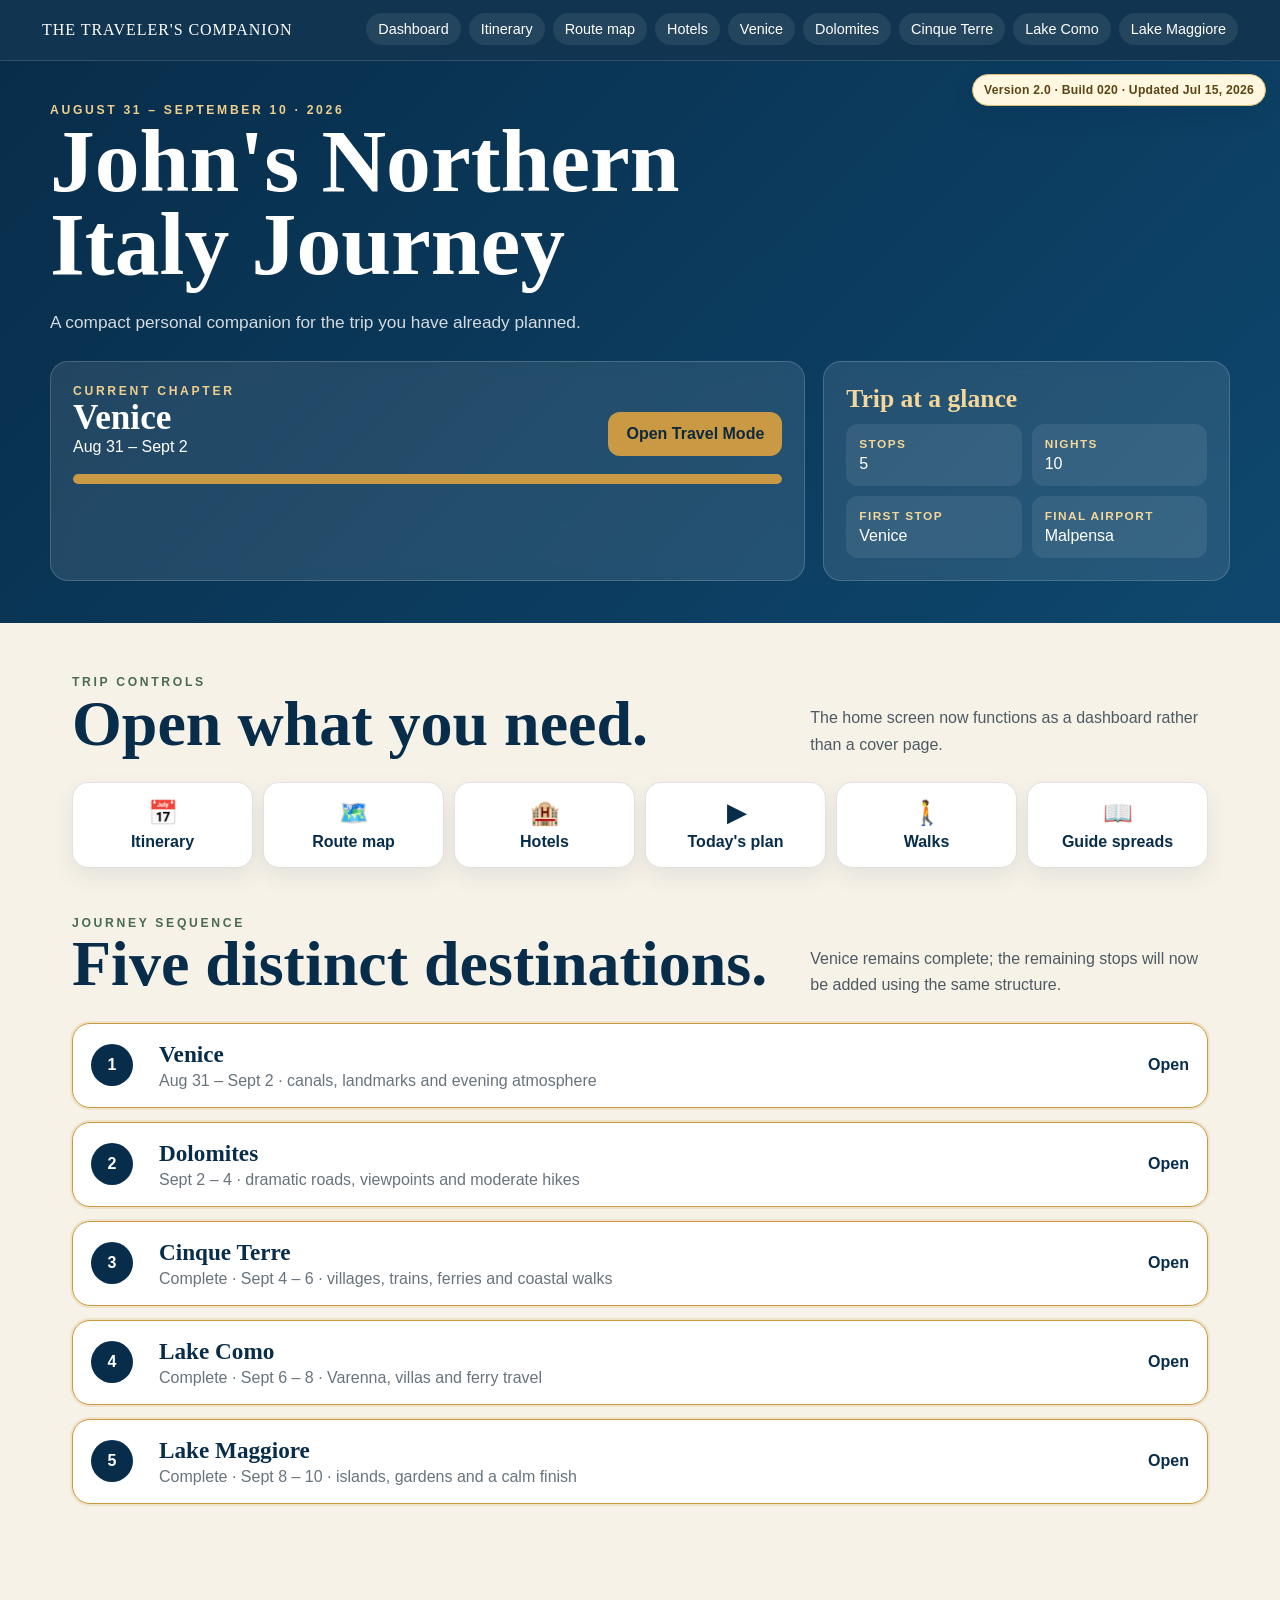
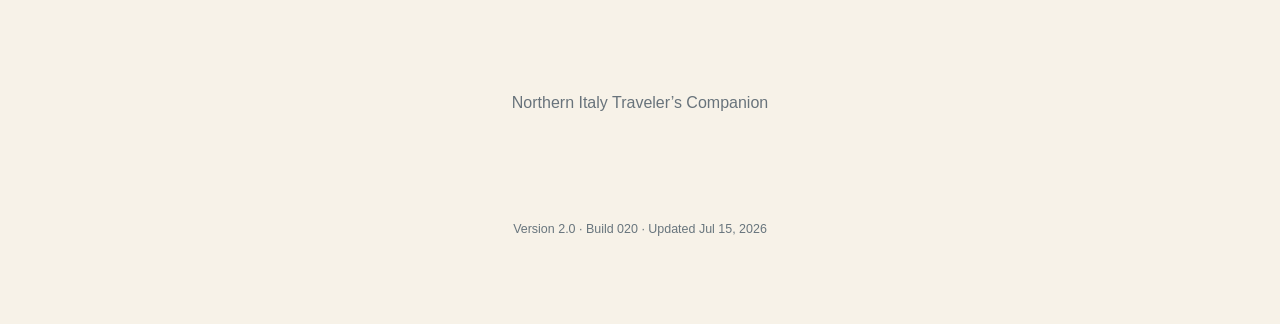
==== commit 41ab5390: "Add files via upload Build 020 — Lake Maggiore complete" ====
--- a/index.html
+++ b/index.html
@@ -7,11 +7,11 @@
 <link rel="manifest" href="manifest.webmanifest">
 <link rel="icon" href="assets/images/app-icon.png">
 <link rel="apple-touch-icon" href="assets/images/app-icon.png">
-<link rel="stylesheet" href="assets/style.css?v=19">
+<link rel="stylesheet" href="assets/style.css?v=20">
 <title>Northern Italy Traveler's Companion</title>
 </head>
 <body>
-<div class="build-badge">Version 2.0 · Build 019 · Updated Jul 15, 2026</div>
+<div class="build-badge">Version 2.0 · Build 020 · Updated Jul 15, 2026</div>
 <header class="topbar">
   <div class="topbar-inner">
     <div class="brand">THE TRAVELER'S COMPANION</div>
@@ -86,13 +86,13 @@
     <article class="route-stop active"><div class="route-index">2</div><div><h3>Dolomites</h3><p>Sept 2 – 4 · dramatic roads, viewpoints and moderate hikes</p></div><a href="dolomites.html">Open</a></article>
     <article class="route-stop active"><div class="route-index">3</div><div><h3>Cinque Terre</h3><p>Complete · Sept 4 – 6 · villages, trains, ferries and coastal walks</p></div><a href="cinque-terre.html">Open</a></article>
     <article class="route-stop active"><div class="route-index">4</div><div><h3>Lake Como</h3><p>Complete · Sept 6 – 8 · Varenna, villas and ferry travel</p></div><a href="lake-como.html">Open</a></article>
-    <article class="route-stop active"><div class="route-index">5</div><div><h3>Lake Maggiore</h3><p>Sept 8 – 10 · islands, gardens and a calm finish</p></div><a href="lake-maggiore.html">Open</a></article>
+    <article class="route-stop active"><div class="route-index">5</div><div><h3>Lake Maggiore</h3><p>Complete · Sept 8 – 10 · islands, gardens and a calm finish</p></div><a href="lake-maggiore.html">Open</a></article>
   </div>
 </main>
 
 <div class="bottomnav"><a href="index.html">Home</a><a href="itinerary.html">Plan</a><a href="map.html">Map</a><a href="venice.html">Venice</a><a href="dolomites.html">Dolomites</a><a href="cinque-terre.html">Cinque Terre</a><a href="lake-como.html">Lake Como</a><a href="lake-maggiore.html">Lake Maggiore</a></div>
 <footer>Northern Italy Traveler’s Companion</footer>
-<script>if('serviceWorker' in navigator){navigator.serviceWorker.register('service-worker.js?v=19')}</script>
-<div class="build-footer">Version 2.0 · Build 019 · Updated Jul 15, 2026</div>
+<script>if('serviceWorker' in navigator){navigator.serviceWorker.register('service-worker.js?v=20')}</script>
+<div class="build-footer">Version 2.0 · Build 020 · Updated Jul 15, 2026</div>
 </body>
 </html>
--- a/assets/style.css
+++ b/assets/style.css
@@ -951,3 +951,78 @@
 @media(max-width:520px){
   .lake-index,.lake-action-grid{grid-template-columns:1fr}
 }
+
+
+/* Lake Maggiore chapter — Build 020 */
+.maggiore-complete-hero{
+  background:linear-gradient(145deg,#436b63,#183b40);
+  color:#fff;
+  padding:28px 24px 30px;
+}
+.maggiore-complete-hero .destination-inner{
+  max-width:1220px;
+  grid-template-columns:minmax(330px,.78fr) minmax(540px,1.22fr);
+  gap:42px;
+  align-items:center;
+}
+.maggiore-complete-hero .destination-copy h1{
+  font-size:clamp(3.2rem,4.4vw,4.8rem);
+  line-height:.94;
+  margin:8px 0 12px;
+  white-space:nowrap;
+}
+.maggiore-index{
+  display:grid;
+  grid-template-columns:repeat(4,1fr);
+  gap:12px;
+  margin:22px 0 48px;
+}
+.maggiore-index a{
+  text-decoration:none;
+  background:#fff;
+  border:1px solid var(--line);
+  border-radius:15px;
+  padding:16px;
+  color:#436b63;
+  font-weight:850;
+  box-shadow:0 9px 22px rgba(8,45,74,.08);
+}
+.maggiore-index small{
+  display:block;
+  color:var(--muted);
+  font-weight:600;
+  margin-top:4px;
+}
+.maggiore-action-grid{
+  display:grid;
+  grid-template-columns:repeat(4,1fr);
+  gap:12px;
+  margin:20px 0 42px;
+}
+.maggiore-action{
+  display:block;
+  text-decoration:none;
+  text-align:center;
+  background:#f5faf7;
+  border:1px solid #d1e0d8;
+  border-radius:14px;
+  padding:15px 10px;
+  color:#436b63;
+  font-weight:850;
+}
+.maggiore-action span{
+  display:block;
+  font-size:1.35rem;
+  margin-bottom:6px;
+}
+@media(max-width:1000px){
+  .maggiore-index{grid-template-columns:repeat(2,1fr)}
+  .maggiore-action-grid{grid-template-columns:repeat(2,1fr)}
+}
+@media(max-width:980px){
+  .maggiore-complete-hero .destination-inner{grid-template-columns:1fr}
+  .maggiore-complete-hero .destination-copy h1{white-space:normal}
+}
+@media(max-width:520px){
+  .maggiore-index,.maggiore-action-grid{grid-template-columns:1fr}
+}
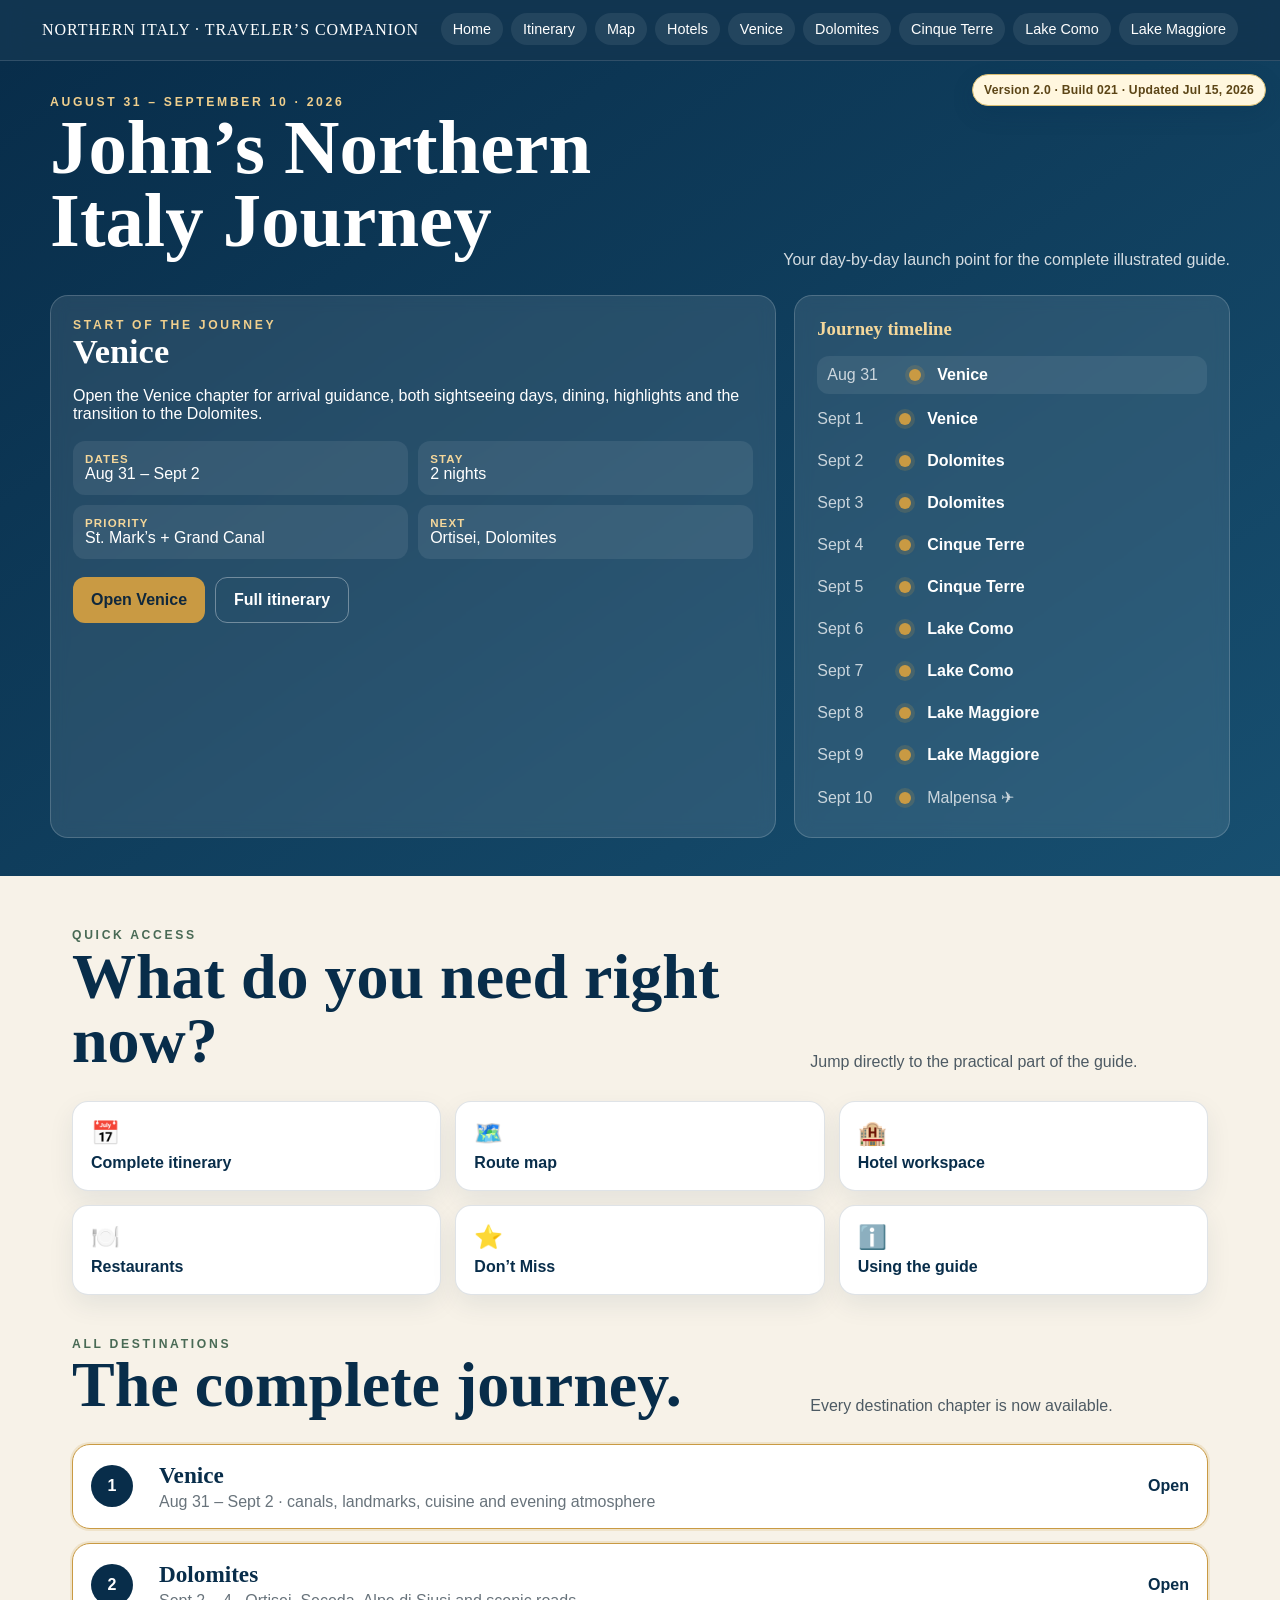
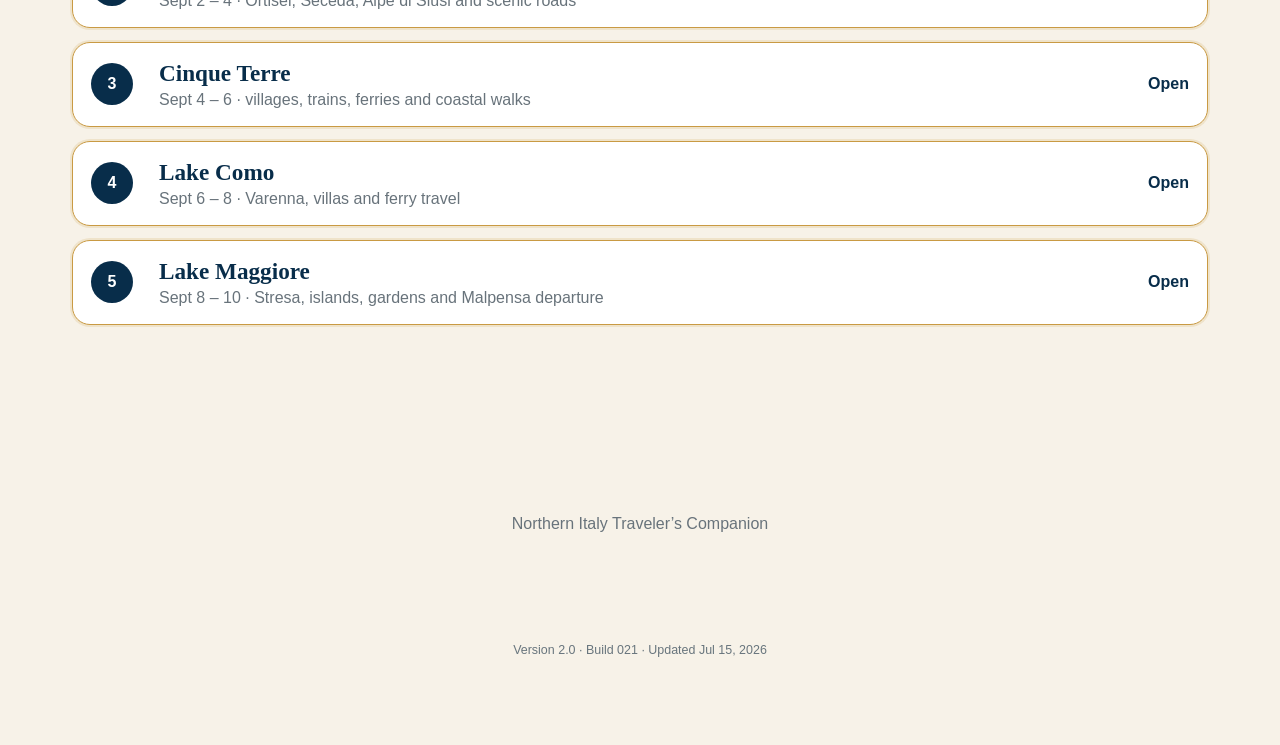
==== commit 7f3636e7: "Build 021 — Traveler Dashboard" ====
--- a/index.html
+++ b/index.html
@@ -7,92 +7,106 @@
 <link rel="manifest" href="manifest.webmanifest">
 <link rel="icon" href="assets/images/app-icon.png">
 <link rel="apple-touch-icon" href="assets/images/app-icon.png">
-<link rel="stylesheet" href="assets/style.css?v=20">
+<link rel="stylesheet" href="assets/style.css?v=21">
 <title>Northern Italy Traveler's Companion</title>
 </head>
 <body>
-<div class="build-badge">Version 2.0 · Build 020 · Updated Jul 15, 2026</div>
-<header class="topbar">
-  <div class="topbar-inner">
-    <div class="brand">THE TRAVELER'S COMPANION</div>
-    <nav class="nav">
-      <a href="index.html">Dashboard</a>
-      <a href="itinerary.html">Itinerary</a>
-      <a href="map.html">Route map</a>
-      <a href="hotels.html">Hotels</a>
-      <a href="venice.html">Venice</a><a href="dolomites.html">Dolomites</a><a href="cinque-terre.html">Cinque Terre</a><a href="lake-como.html">Lake Como</a><a href="lake-maggiore.html">Lake Maggiore</a>
-    </nav>
+<div class="build-badge">Version 2.0 · Build 021 · Updated Jul 15, 2026</div>
+
+<header class="topbar"><div class="topbar-inner">
+<div class="brand">NORTHERN ITALY · TRAVELER’S COMPANION</div>
+<nav class="nav">
+<a href="index.html">Home</a>
+<a href="itinerary.html">Itinerary</a>
+<a href="map.html">Map</a>
+<a href="hotels.html">Hotels</a>
+<a href="venice.html">Venice</a>
+<a href="dolomites.html">Dolomites</a>
+<a href="cinque-terre.html">Cinque Terre</a>
+<a href="lake-como.html">Lake Como</a>
+<a href="lake-maggiore.html">Lake Maggiore</a>
+</nav>
+</div></header>
+
+<section class="traveler-dashboard">
+<div class="traveler-dashboard-inner">
+  <div class="dashboard-header">
+    <div>
+      <div class="kicker">August 31 – September 10 · 2026</div>
+      <h1>John’s Northern<br>Italy Journey</h1>
+    </div>
+    <p>Your day-by-day launch point for the complete illustrated guide.</p>
   </div>
-</header>
 
-<section class="dashboard-hero">
-  <div class="dashboard-inner">
-    <div class="dashboard-title">
-      <div>
-        <div class="kicker">August 31 – September 10 · 2026</div>
-        <h1>John's Northern<br>Italy Journey</h1>
+  <div class="dashboard-main">
+    <article class="dashboard-card">
+      <div class="kicker">Start of the journey</div>
+      <span class="today-location">Venice</span>
+      <p>Open the Venice chapter for arrival guidance, both sightseeing days, dining, highlights and the transition to the Dolomites.</p>
+      <div class="today-meta">
+        <div><strong>Dates</strong><span>Aug 31 – Sept 2</span></div>
+        <div><strong>Stay</strong><span>2 nights</span></div>
+        <div><strong>Priority</strong><span>St. Mark’s + Grand Canal</span></div>
+        <div><strong>Next</strong><span>Ortisei, Dolomites</span></div>
       </div>
-      <p>A compact personal companion for the trip you have already planned.</p>
-    </div>
+      <div class="dashboard-actions">
+        <a class="cta" href="venice.html">Open Venice</a>
+        <a class="cta secondary" href="itinerary.html">Full itinerary</a>
+      </div>
+    </article>
 
-    <div class="dashboard-panels">
-      <article class="glass-panel">
-        <div class="current-destination">
-          <div>
-            <div class="kicker">Current chapter</div>
-            <strong>Venice</strong>
-            <span>Aug 31 – Sept 2</span>
-          </div>
-          <a class="cta" href="venice.html#today">Open Travel Mode</a>
-        </div>
-        <div class="progress-track"><div class="progress-fill" style="width:100%"></div></div>
-      </article>
-
-      <article class="glass-panel">
-        <h3>Trip at a glance</h3>
-        <div class="mini-grid">
-          <div class="mini-stat"><strong>Stops</strong><span>5</span></div>
-          <div class="mini-stat"><strong>Nights</strong><span>10</span></div>
-          <div class="mini-stat"><strong>First stop</strong><span>Venice</span></div>
-          <div class="mini-stat"><strong>Final airport</strong><span>Malpensa</span></div>
-        </div>
-      </article>
-    </div>
+    <article class="dashboard-card">
+      <h3>Journey timeline</h3>
+      <div class="trip-timeline">
+        <div class="trip-day current"><span>Aug 31</span><i class="dot"></i><a href="venice.html">Venice</a></div>
+        <div class="trip-day"><span>Sept 1</span><i class="dot"></i><a href="venice.html">Venice</a></div>
+        <div class="trip-day"><span>Sept 2</span><i class="dot"></i><a href="dolomites.html">Dolomites</a></div>
+        <div class="trip-day"><span>Sept 3</span><i class="dot"></i><a href="dolomites.html">Dolomites</a></div>
+        <div class="trip-day"><span>Sept 4</span><i class="dot"></i><a href="cinque-terre.html">Cinque Terre</a></div>
+        <div class="trip-day"><span>Sept 5</span><i class="dot"></i><a href="cinque-terre.html">Cinque Terre</a></div>
+        <div class="trip-day"><span>Sept 6</span><i class="dot"></i><a href="lake-como.html">Lake Como</a></div>
+        <div class="trip-day"><span>Sept 7</span><i class="dot"></i><a href="lake-como.html">Lake Como</a></div>
+        <div class="trip-day"><span>Sept 8</span><i class="dot"></i><a href="lake-maggiore.html">Lake Maggiore</a></div>
+        <div class="trip-day"><span>Sept 9</span><i class="dot"></i><a href="lake-maggiore.html">Lake Maggiore</a></div>
+        <div class="trip-day"><span>Sept 10</span><i class="dot"></i><span>Malpensa ✈</span></div>
+      </div>
+    </article>
   </div>
+</div>
 </section>
 
 <main class="wrap">
-  <section class="section-heading">
-    <div><div class="kicker" style="color:#496a55">Trip controls</div><h2>Open what you need.</h2></div>
-    <p>The home screen now functions as a dashboard rather than a cover page.</p>
-  </section>
+<section class="section-heading">
+<div><div class="kicker" style="color:#496a55">Quick access</div><h2>What do you need right now?</h2></div>
+<p>Jump directly to the practical part of the guide.</p>
+</section>
 
-  <div class="quick-actions">
-    <a class="quick-action" href="itinerary.html"><span>📅</span>Itinerary</a>
-    <a class="quick-action" href="map.html"><span>🗺️</span>Route map</a>
-    <a class="quick-action" href="hotels.html"><span>🏨</span>Hotels</a>
-    <a class="quick-action" href="venice.html#today"><span>▶</span>Today's plan</a>
-    <a class="quick-action" href="venice.html#walks"><span>🚶</span>Walks</a>
-    <a class="quick-action" href="venice.html#chapter"><span>📖</span>Guide spreads</a>
-  </div>
+<div class="quick-dashboard-grid">
+<a href="itinerary.html"><span>📅</span>Complete itinerary</a>
+<a href="map.html"><span>🗺️</span>Route map</a>
+<a href="hotels.html"><span>🏨</span>Hotel workspace</a>
+<a href="venice.html#restaurants"><span>🍽️</span>Restaurants</a>
+<a href="venice.html#dont-miss"><span>⭐</span>Don’t Miss</a>
+<a href="help.html"><span>ℹ️</span>Using the guide</a>
+</div>
 
-  <section class="section-heading">
-    <div><div class="kicker" style="color:#496a55">Journey sequence</div><h2>Five distinct destinations.</h2></div>
-    <p>Venice remains complete; the remaining stops will now be added using the same structure.</p>
-  </section>
+<section class="section-heading">
+<div><div class="kicker" style="color:#496a55">All destinations</div><h2>The complete journey.</h2></div>
+<p>Every destination chapter is now available.</p>
+</section>
 
-  <div class="route-list">
-    <article class="route-stop active"><div class="route-index">1</div><div><h3>Venice</h3><p>Aug 31 – Sept 2 · canals, landmarks and evening atmosphere</p></div><a href="venice.html">Open</a></article>
-    <article class="route-stop active"><div class="route-index">2</div><div><h3>Dolomites</h3><p>Sept 2 – 4 · dramatic roads, viewpoints and moderate hikes</p></div><a href="dolomites.html">Open</a></article>
-    <article class="route-stop active"><div class="route-index">3</div><div><h3>Cinque Terre</h3><p>Complete · Sept 4 – 6 · villages, trains, ferries and coastal walks</p></div><a href="cinque-terre.html">Open</a></article>
-    <article class="route-stop active"><div class="route-index">4</div><div><h3>Lake Como</h3><p>Complete · Sept 6 – 8 · Varenna, villas and ferry travel</p></div><a href="lake-como.html">Open</a></article>
-    <article class="route-stop active"><div class="route-index">5</div><div><h3>Lake Maggiore</h3><p>Complete · Sept 8 – 10 · islands, gardens and a calm finish</p></div><a href="lake-maggiore.html">Open</a></article>
-  </div>
+<div class="route-list">
+<article class="route-stop active"><div class="route-index">1</div><div><h3>Venice</h3><p>Aug 31 – Sept 2 · canals, landmarks, cuisine and evening atmosphere</p></div><a href="venice.html">Open</a></article>
+<article class="route-stop active"><div class="route-index">2</div><div><h3>Dolomites</h3><p>Sept 2 – 4 · Ortisei, Seceda, Alpe di Siusi and scenic roads</p></div><a href="dolomites.html">Open</a></article>
+<article class="route-stop active"><div class="route-index">3</div><div><h3>Cinque Terre</h3><p>Sept 4 – 6 · villages, trains, ferries and coastal walks</p></div><a href="cinque-terre.html">Open</a></article>
+<article class="route-stop active"><div class="route-index">4</div><div><h3>Lake Como</h3><p>Sept 6 – 8 · Varenna, villas and ferry travel</p></div><a href="lake-como.html">Open</a></article>
+<article class="route-stop active"><div class="route-index">5</div><div><h3>Lake Maggiore</h3><p>Sept 8 – 10 · Stresa, islands, gardens and Malpensa departure</p></div><a href="lake-maggiore.html">Open</a></article>
+</div>
 </main>
 
-<div class="bottomnav"><a href="index.html">Home</a><a href="itinerary.html">Plan</a><a href="map.html">Map</a><a href="venice.html">Venice</a><a href="dolomites.html">Dolomites</a><a href="cinque-terre.html">Cinque Terre</a><a href="lake-como.html">Lake Como</a><a href="lake-maggiore.html">Lake Maggiore</a></div>
+<div class="bottomnav"><a href="index.html">Home</a><a href="itinerary.html">Plan</a><a href="map.html">Map</a><a href="venice.html">Start</a></div>
 <footer>Northern Italy Traveler’s Companion</footer>
-<script>if('serviceWorker' in navigator){navigator.serviceWorker.register('service-worker.js?v=20')}</script>
-<div class="build-footer">Version 2.0 · Build 020 · Updated Jul 15, 2026</div>
+<div class="build-footer">Version 2.0 · Build 021 · Updated Jul 15, 2026</div>
+<script>if('serviceWorker' in navigator){navigator.serviceWorker.register('service-worker.js?v=21')}</script>
 </body>
-</html>+</html>
--- a/assets/style.css
+++ b/assets/style.css
@@ -1026,3 +1026,143 @@
 @media(max-width:520px){
   .maggiore-index,.maggiore-action-grid{grid-template-columns:1fr}
 }
+
+
+/* Traveler Dashboard — Build 021 */
+.traveler-dashboard{
+  background:linear-gradient(145deg,#082d4a,#174f70);
+  color:#fff;
+  padding:34px 22px 38px;
+}
+.traveler-dashboard-inner{
+  max-width:1180px;
+  margin:auto;
+}
+.dashboard-header{
+  display:flex;
+  justify-content:space-between;
+  gap:24px;
+  align-items:flex-end;
+  flex-wrap:wrap;
+}
+.dashboard-header h1{
+  font:700 clamp(2.8rem,6vw,5.5rem)/.95 Georgia,serif;
+  margin:.2rem 0 .7rem;
+}
+.dashboard-header p{
+  margin:0;
+  color:rgba(255,255,255,.82);
+  max-width:560px;
+}
+.dashboard-main{
+  display:grid;
+  grid-template-columns:1.25fr .75fr;
+  gap:18px;
+  margin-top:26px;
+}
+.dashboard-card{
+  background:rgba(255,255,255,.1);
+  border:1px solid rgba(255,255,255,.18);
+  border-radius:18px;
+  padding:22px;
+  backdrop-filter:blur(8px);
+}
+.dashboard-card h2,
+.dashboard-card h3{
+  font-family:Georgia,serif;
+  color:#f4d79b;
+  margin:0 0 10px;
+}
+.today-location{
+  font:700 2.15rem Georgia,serif;
+  display:block;
+  margin-bottom:4px;
+}
+.today-meta{
+  display:grid;
+  grid-template-columns:repeat(2,1fr);
+  gap:10px;
+  margin:18px 0;
+}
+.today-meta div{
+  background:rgba(255,255,255,.08);
+  border-radius:12px;
+  padding:12px;
+}
+.today-meta strong{
+  display:block;
+  color:#f4d79b;
+  font-size:.72rem;
+  text-transform:uppercase;
+  letter-spacing:.1em;
+}
+.dashboard-actions{
+  display:flex;
+  gap:10px;
+  flex-wrap:wrap;
+}
+.dashboard-actions a{
+  text-decoration:none;
+}
+.trip-timeline{
+  display:grid;
+  gap:8px;
+  margin-top:16px;
+}
+.trip-day{
+  display:grid;
+  grid-template-columns:72px 18px 1fr;
+  gap:10px;
+  align-items:center;
+  padding:8px 0;
+}
+.trip-day .dot{
+  width:12px;
+  height:12px;
+  border-radius:50%;
+  background:#c99a43;
+  box-shadow:0 0 0 4px rgba(201,154,67,.18);
+}
+.trip-day.current{
+  background:rgba(255,255,255,.08);
+  border-radius:12px;
+  padding:10px;
+}
+.trip-day a{
+  color:#fff;
+  text-decoration:none;
+  font-weight:800;
+}
+.trip-day span{
+  color:rgba(255,255,255,.75);
+}
+.quick-dashboard-grid{
+  display:grid;
+  grid-template-columns:repeat(3,1fr);
+  gap:14px;
+  margin:26px 0 42px;
+}
+.quick-dashboard-grid a{
+  text-decoration:none;
+  background:#fff;
+  border:1px solid var(--line);
+  border-radius:16px;
+  padding:18px;
+  color:var(--navy);
+  font-weight:850;
+  box-shadow:0 10px 26px rgba(8,45,74,.08);
+}
+.quick-dashboard-grid span{
+  display:block;
+  font-size:1.45rem;
+  margin-bottom:7px;
+}
+@media(max-width:900px){
+  .dashboard-main{grid-template-columns:1fr}
+  .quick-dashboard-grid{grid-template-columns:repeat(2,1fr)}
+}
+@media(max-width:560px){
+  .quick-dashboard-grid{grid-template-columns:1fr}
+  .today-meta{grid-template-columns:1fr}
+  .trip-day{grid-template-columns:62px 16px 1fr}
+}
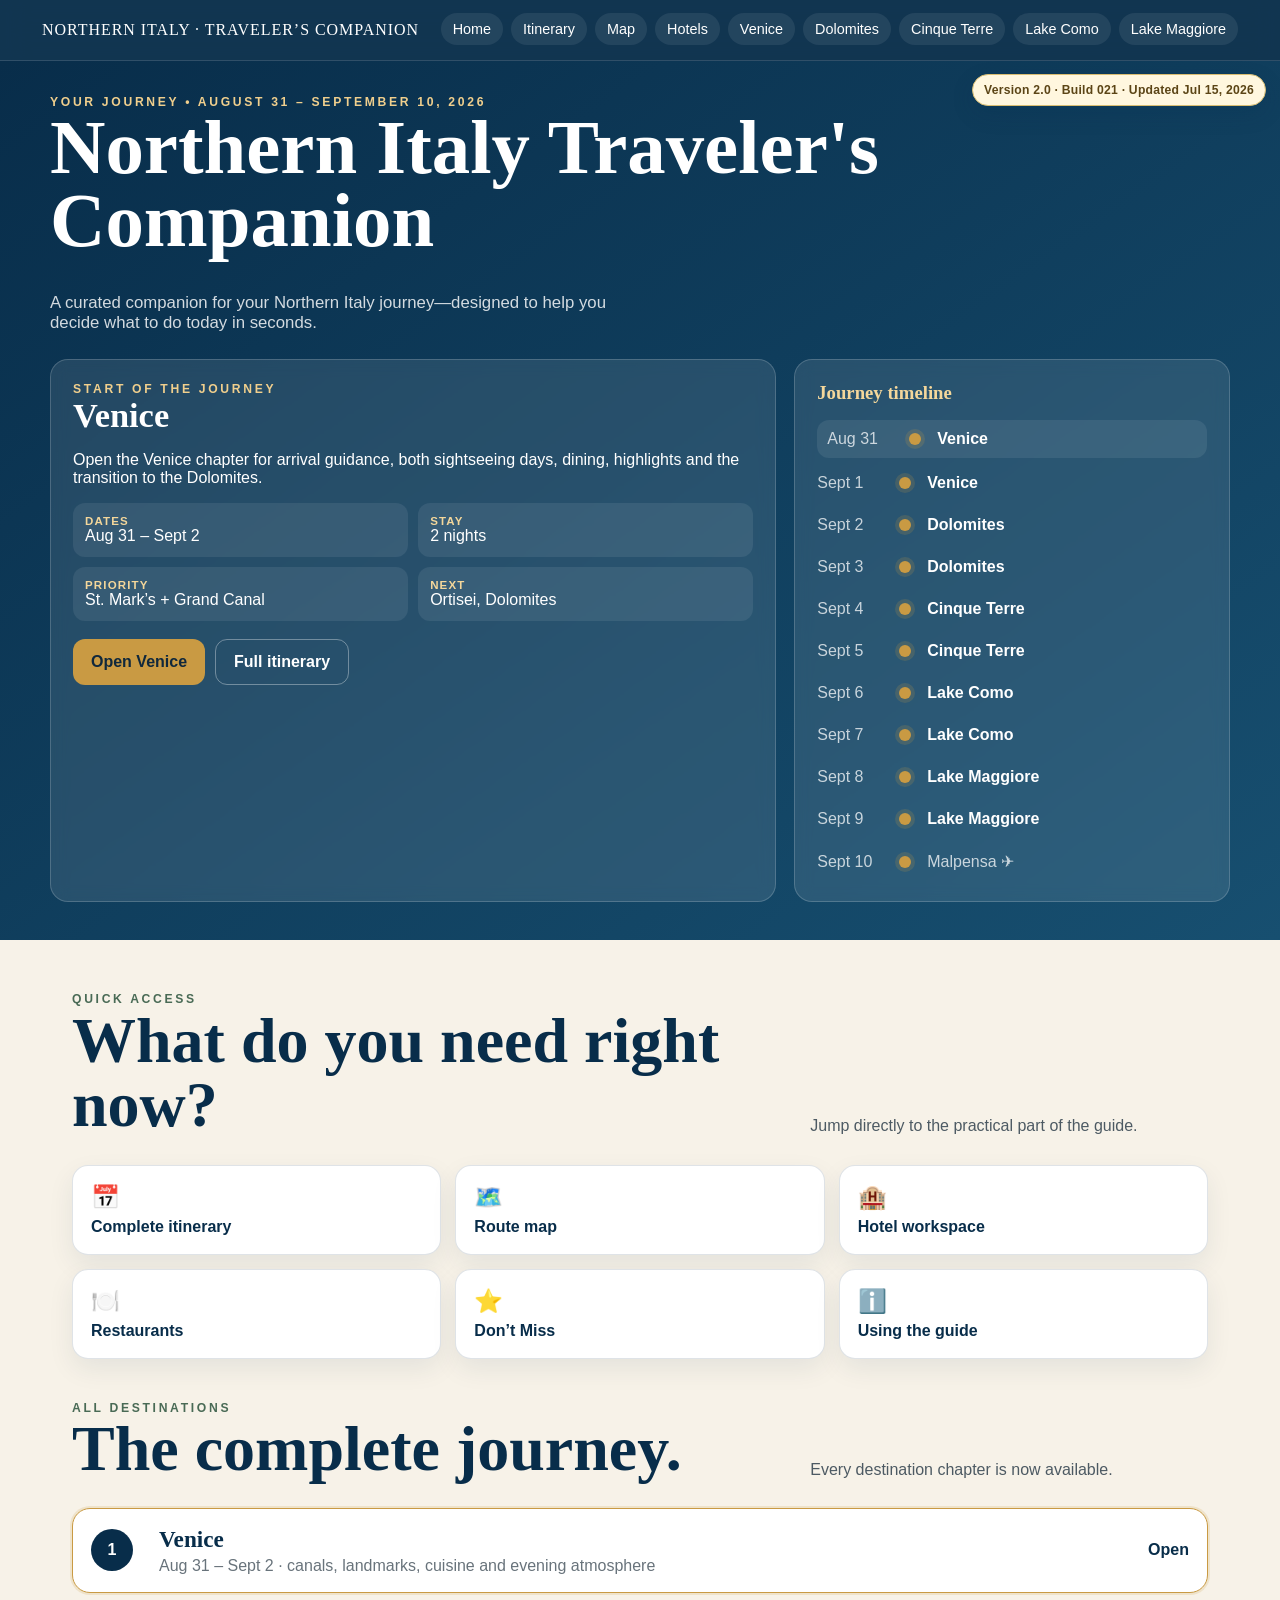
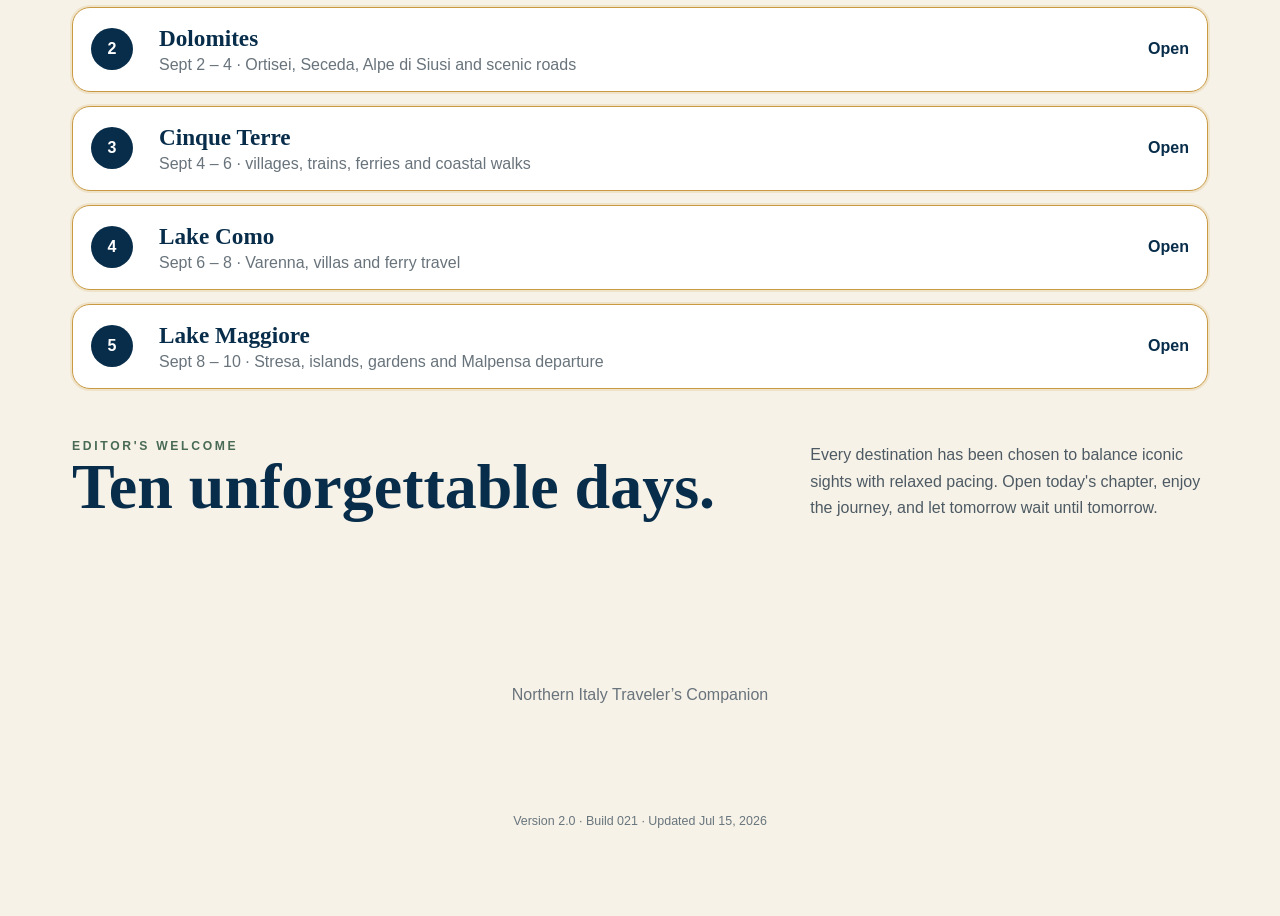
==== commit 70e50a9a: "Add files via upload Build 022 — Dashboard editorial polish" ====
--- a/index.html
+++ b/index.html
@@ -32,10 +32,10 @@
 <div class="traveler-dashboard-inner">
   <div class="dashboard-header">
     <div>
-      <div class="kicker">August 31 – September 10 · 2026</div>
-      <h1>John’s Northern<br>Italy Journey</h1>
+      <div class="kicker">Your Journey • August 31 – September 10, 2026</div>
+      <h1>Northern Italy Traveler's Companion</h1>
     </div>
-    <p>Your day-by-day launch point for the complete illustrated guide.</p>
+    <p>A curated companion for your Northern Italy journey—designed to help you decide what to do today in seconds.</p>
   </div>
 
   <div class="dashboard-main">
@@ -102,6 +102,13 @@
 <article class="route-stop active"><div class="route-index">4</div><div><h3>Lake Como</h3><p>Sept 6 – 8 · Varenna, villas and ferry travel</p></div><a href="lake-como.html">Open</a></article>
 <article class="route-stop active"><div class="route-index">5</div><div><h3>Lake Maggiore</h3><p>Sept 8 – 10 · Stresa, islands, gardens and Malpensa departure</p></div><a href="lake-maggiore.html">Open</a></article>
 </div>
+
+<section class="section-heading">
+<div><div class="kicker" style="color:#496a55">Editor's Welcome</div>
+<h2>Ten unforgettable days.</h2></div>
+<p>Every destination has been chosen to balance iconic sights with relaxed pacing. Open today's chapter, enjoy the journey, and let tomorrow wait until tomorrow.</p>
+</section>
+
 </main>
 
 <div class="bottomnav"><a href="index.html">Home</a><a href="itinerary.html">Plan</a><a href="map.html">Map</a><a href="venice.html">Start</a></div>
--- a/assets/style.css
+++ b/assets/style.css
@@ -1166,3 +1166,8 @@
   .today-meta{grid-template-columns:1fr}
   .trip-day{grid-template-columns:62px 16px 1fr}
 }
+
+
+/* Build 022 dashboard polish */
+.dashboard-card .today-meta{margin-top:14px}
+.dashboard-header p{font-size:1.05rem}
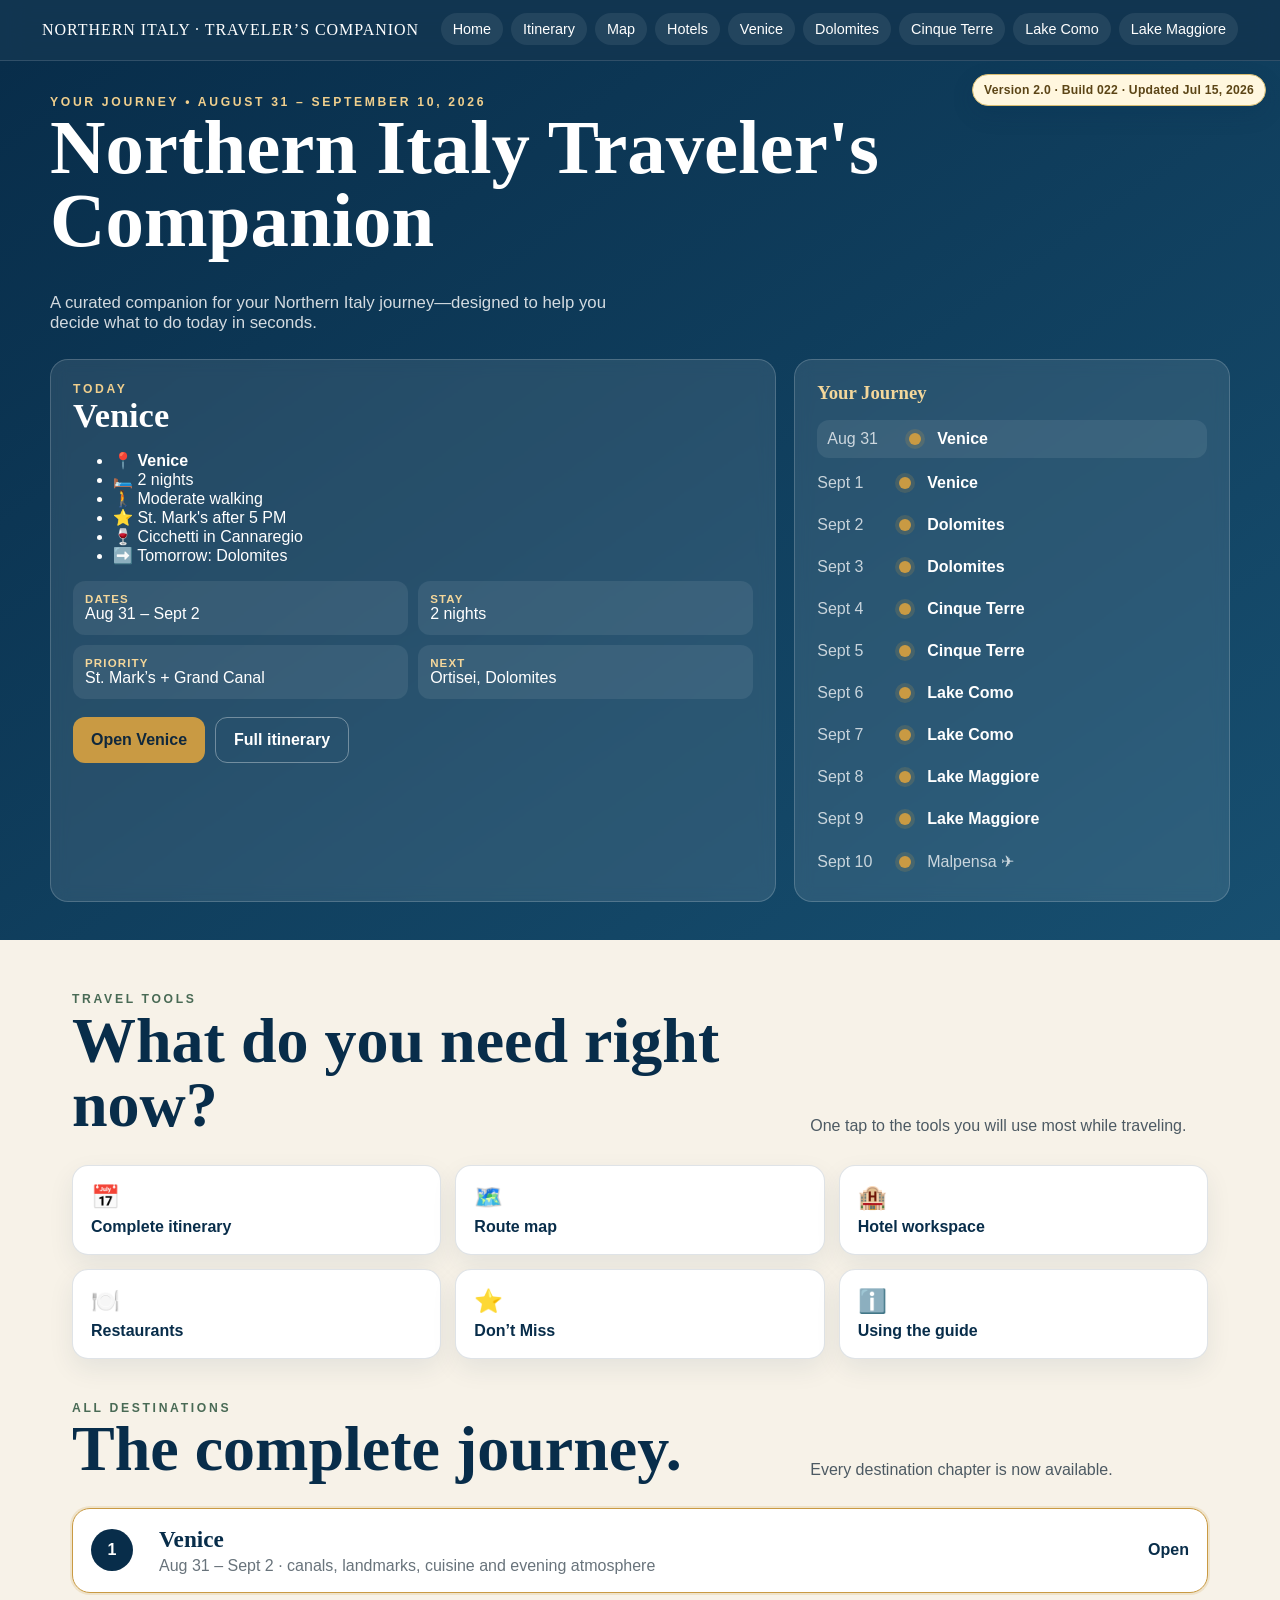
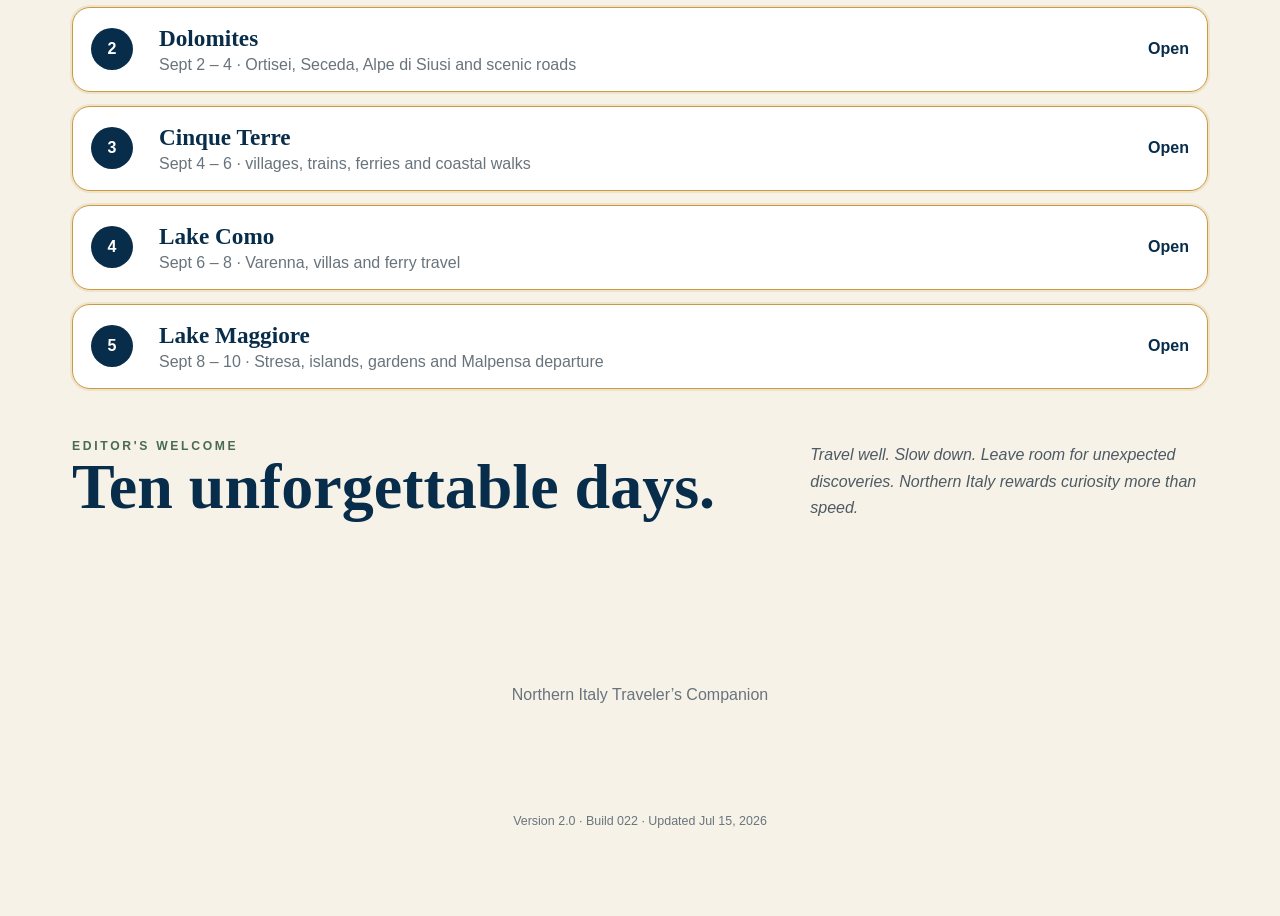
==== commit eb11c075: "Add files via upload Build 022 — Dashboard editorial polish" ====
--- a/index.html
+++ b/index.html
@@ -7,11 +7,11 @@
 <link rel="manifest" href="manifest.webmanifest">
 <link rel="icon" href="assets/images/app-icon.png">
 <link rel="apple-touch-icon" href="assets/images/app-icon.png">
-<link rel="stylesheet" href="assets/style.css?v=21">
+<link rel="stylesheet" href="assets/style.css?v=22">
 <title>Northern Italy Traveler's Companion</title>
 </head>
 <body>
-<div class="build-badge">Version 2.0 · Build 021 · Updated Jul 15, 2026</div>
+<div class="build-badge">Version 2.0 · Build 022 · Updated Jul 15, 2026</div>
 
 <header class="topbar"><div class="topbar-inner">
 <div class="brand">NORTHERN ITALY · TRAVELER’S COMPANION</div>
@@ -40,9 +40,16 @@
 
   <div class="dashboard-main">
     <article class="dashboard-card">
-      <div class="kicker">Start of the journey</div>
+      <div class="kicker">TODAY</div>
       <span class="today-location">Venice</span>
-      <p>Open the Venice chapter for arrival guidance, both sightseeing days, dining, highlights and the transition to the Dolomites.</p>
+      <ul class="today-checklist">
+<li>📍 <strong>Venice</strong></li>
+<li>🛏️ 2 nights</li>
+<li>🚶 Moderate walking</li>
+<li>⭐ St. Mark's after 5 PM</li>
+<li>🍷 Cicchetti in Cannaregio</li>
+<li>➡️ Tomorrow: Dolomites</li>
+</ul>
       <div class="today-meta">
         <div><strong>Dates</strong><span>Aug 31 – Sept 2</span></div>
         <div><strong>Stay</strong><span>2 nights</span></div>
@@ -56,7 +63,7 @@
     </article>
 
     <article class="dashboard-card">
-      <h3>Journey timeline</h3>
+      <h3>Your Journey</h3>
       <div class="trip-timeline">
         <div class="trip-day current"><span>Aug 31</span><i class="dot"></i><a href="venice.html">Venice</a></div>
         <div class="trip-day"><span>Sept 1</span><i class="dot"></i><a href="venice.html">Venice</a></div>
@@ -77,8 +84,8 @@
 
 <main class="wrap">
 <section class="section-heading">
-<div><div class="kicker" style="color:#496a55">Quick access</div><h2>What do you need right now?</h2></div>
-<p>Jump directly to the practical part of the guide.</p>
+<div><div class="kicker" style="color:#496a55">Travel Tools</div><h2>What do you need right now?</h2></div>
+<p>One tap to the tools you will use most while traveling.</p>
 </section>
 
 <div class="quick-dashboard-grid">
@@ -106,14 +113,14 @@
 <section class="section-heading">
 <div><div class="kicker" style="color:#496a55">Editor's Welcome</div>
 <h2>Ten unforgettable days.</h2></div>
-<p>Every destination has been chosen to balance iconic sights with relaxed pacing. Open today's chapter, enjoy the journey, and let tomorrow wait until tomorrow.</p>
+<p><em>Travel well. Slow down. Leave room for unexpected discoveries. Northern Italy rewards curiosity more than speed.</em></p>
 </section>
 
 </main>
 
 <div class="bottomnav"><a href="index.html">Home</a><a href="itinerary.html">Plan</a><a href="map.html">Map</a><a href="venice.html">Start</a></div>
 <footer>Northern Italy Traveler’s Companion</footer>
-<div class="build-footer">Version 2.0 · Build 021 · Updated Jul 15, 2026</div>
-<script>if('serviceWorker' in navigator){navigator.serviceWorker.register('service-worker.js?v=21')}</script>
+<div class="build-footer">Version 2.0 · Build 022 · Updated Jul 15, 2026</div>
+<script>if('serviceWorker' in navigator){navigator.serviceWorker.register('service-worker.js?v=22')}</script>
 </body>
 </html>
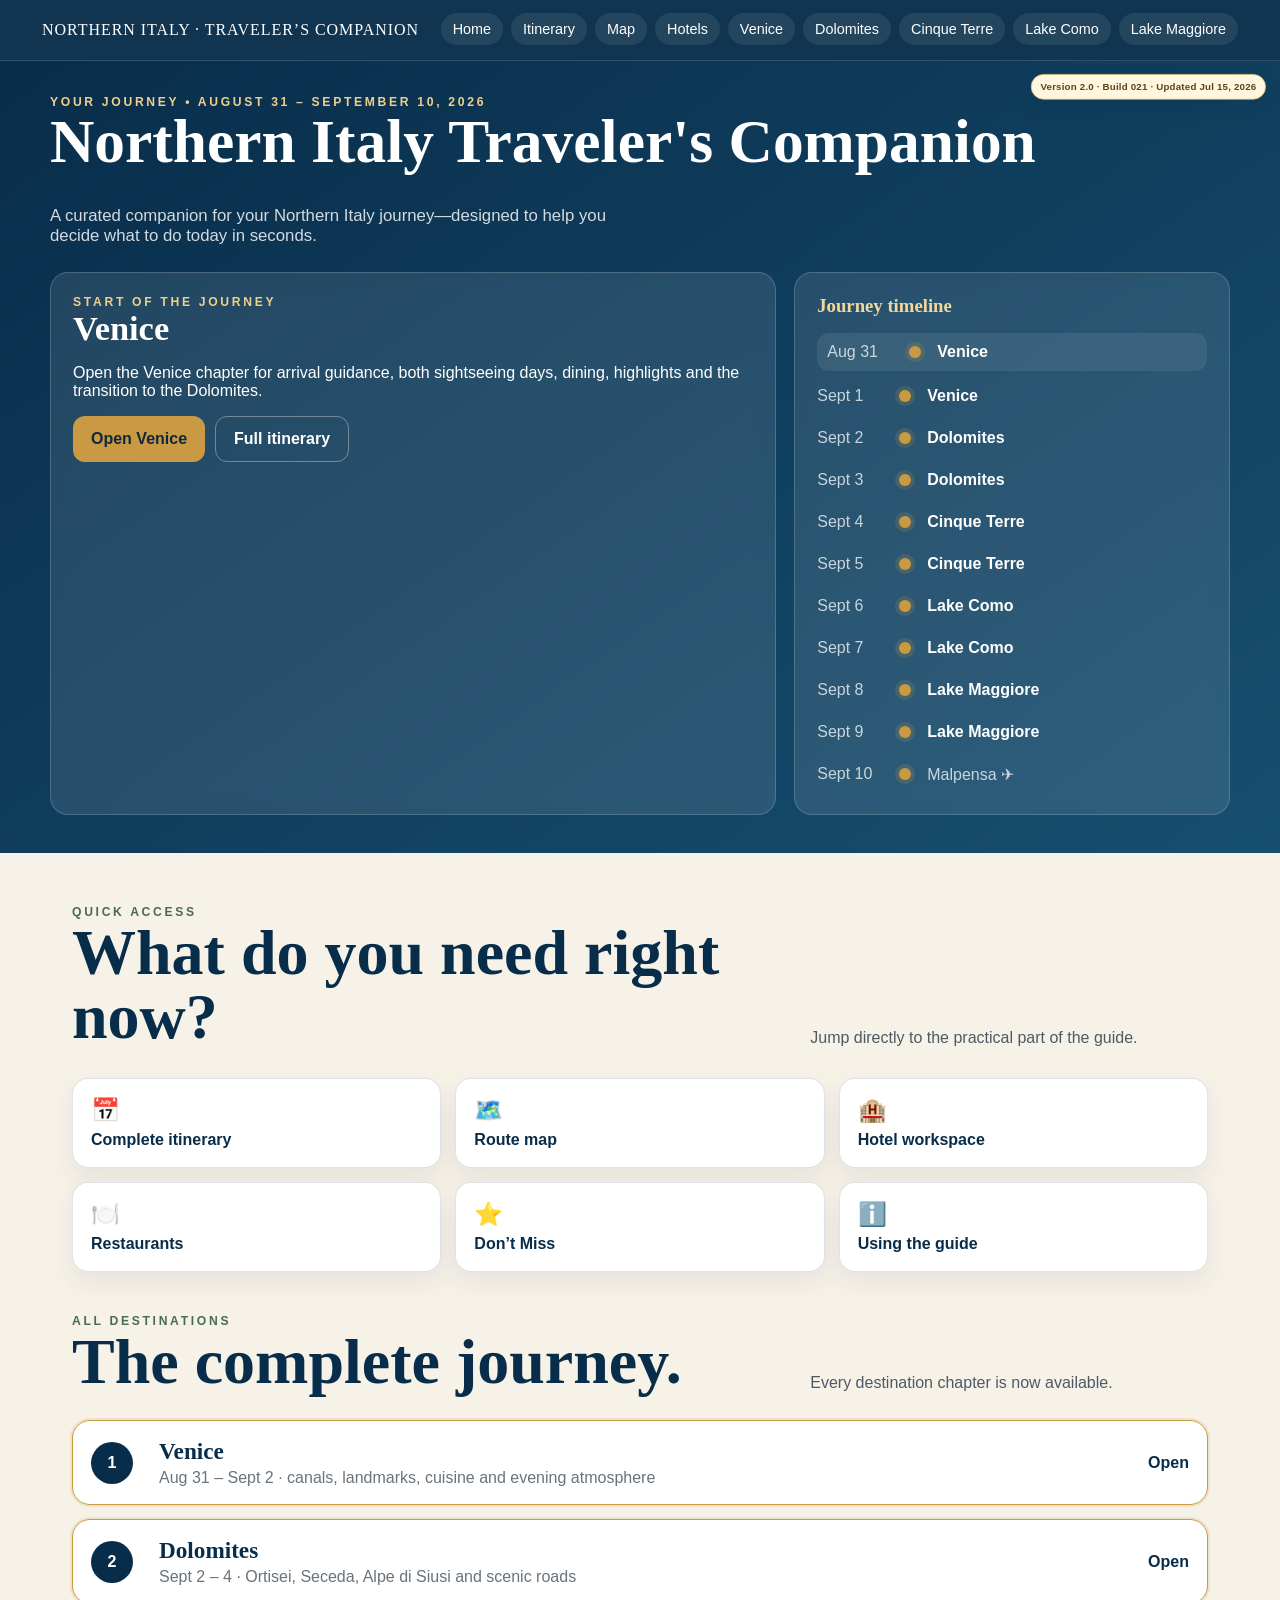
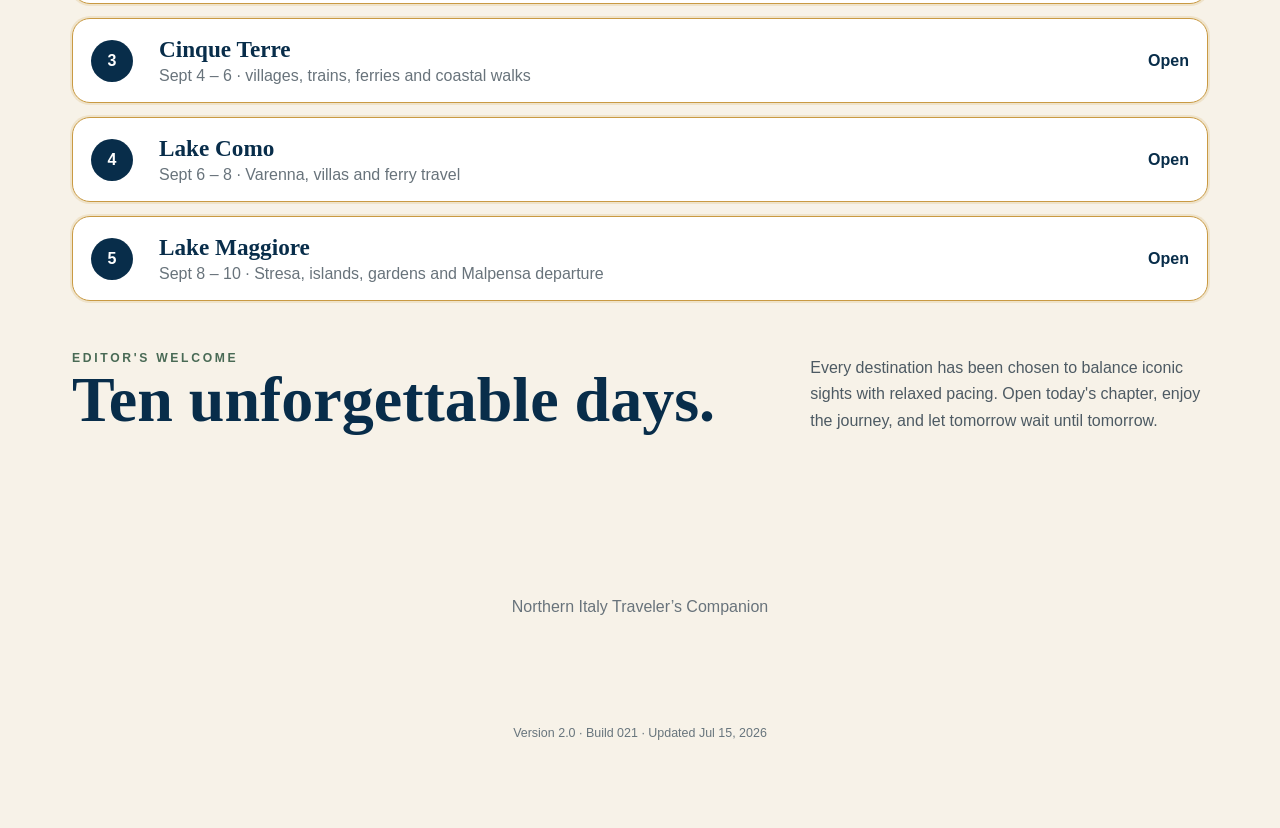
==== commit 55a1291d: "Add files via upload Build 023 — Dashboard polish" ====
--- a/index.html
+++ b/index.html
@@ -7,11 +7,11 @@
 <link rel="manifest" href="manifest.webmanifest">
 <link rel="icon" href="assets/images/app-icon.png">
 <link rel="apple-touch-icon" href="assets/images/app-icon.png">
-<link rel="stylesheet" href="assets/style.css?v=22">
+<link rel="stylesheet" href="assets/style.css?v=21">
 <title>Northern Italy Traveler's Companion</title>
 </head>
 <body>
-<div class="build-badge">Version 2.0 · Build 022 · Updated Jul 15, 2026</div>
+<div class="build-badge">Version 2.0 · Build 021 · Updated Jul 15, 2026</div>
 
 <header class="topbar"><div class="topbar-inner">
 <div class="brand">NORTHERN ITALY · TRAVELER’S COMPANION</div>
@@ -40,22 +40,9 @@
 
   <div class="dashboard-main">
     <article class="dashboard-card">
-      <div class="kicker">TODAY</div>
+      <div class="kicker">Start of the journey</div>
       <span class="today-location">Venice</span>
-      <ul class="today-checklist">
-<li>📍 <strong>Venice</strong></li>
-<li>🛏️ 2 nights</li>
-<li>🚶 Moderate walking</li>
-<li>⭐ St. Mark's after 5 PM</li>
-<li>🍷 Cicchetti in Cannaregio</li>
-<li>➡️ Tomorrow: Dolomites</li>
-</ul>
-      <div class="today-meta">
-        <div><strong>Dates</strong><span>Aug 31 – Sept 2</span></div>
-        <div><strong>Stay</strong><span>2 nights</span></div>
-        <div><strong>Priority</strong><span>St. Mark’s + Grand Canal</span></div>
-        <div><strong>Next</strong><span>Ortisei, Dolomites</span></div>
-      </div>
+      <p>Open the Venice chapter for arrival guidance, both sightseeing days, dining, highlights and the transition to the Dolomites.</p>
       <div class="dashboard-actions">
         <a class="cta" href="venice.html">Open Venice</a>
         <a class="cta secondary" href="itinerary.html">Full itinerary</a>
@@ -63,7 +50,7 @@
     </article>
 
     <article class="dashboard-card">
-      <h3>Your Journey</h3>
+      <h3>Journey timeline</h3>
       <div class="trip-timeline">
         <div class="trip-day current"><span>Aug 31</span><i class="dot"></i><a href="venice.html">Venice</a></div>
         <div class="trip-day"><span>Sept 1</span><i class="dot"></i><a href="venice.html">Venice</a></div>
@@ -84,8 +71,8 @@
 
 <main class="wrap">
 <section class="section-heading">
-<div><div class="kicker" style="color:#496a55">Travel Tools</div><h2>What do you need right now?</h2></div>
-<p>One tap to the tools you will use most while traveling.</p>
+<div><div class="kicker" style="color:#496a55">Quick access</div><h2>What do you need right now?</h2></div>
+<p>Jump directly to the practical part of the guide.</p>
 </section>
 
 <div class="quick-dashboard-grid">
@@ -113,14 +100,14 @@
 <section class="section-heading">
 <div><div class="kicker" style="color:#496a55">Editor's Welcome</div>
 <h2>Ten unforgettable days.</h2></div>
-<p><em>Travel well. Slow down. Leave room for unexpected discoveries. Northern Italy rewards curiosity more than speed.</em></p>
+<p>Every destination has been chosen to balance iconic sights with relaxed pacing. Open today's chapter, enjoy the journey, and let tomorrow wait until tomorrow.</p>
 </section>
 
 </main>
 
 <div class="bottomnav"><a href="index.html">Home</a><a href="itinerary.html">Plan</a><a href="map.html">Map</a><a href="venice.html">Start</a></div>
 <footer>Northern Italy Traveler’s Companion</footer>
-<div class="build-footer">Version 2.0 · Build 022 · Updated Jul 15, 2026</div>
-<script>if('serviceWorker' in navigator){navigator.serviceWorker.register('service-worker.js?v=22')}</script>
+<div class="build-footer">Version 2.0 · Build 021 · Updated Jul 15, 2026</div>
+<script>if('serviceWorker' in navigator){navigator.serviceWorker.register('service-worker.js?v=21')}</script>
 </body>
 </html>
--- a/assets/style.css
+++ b/assets/style.css
@@ -1171,3 +1171,11 @@
 /* Build 022 dashboard polish */
 .dashboard-card .today-meta{margin-top:14px}
 .dashboard-header p{font-size:1.05rem}
+
+
+/* Build 023 dashboard refinement */
+.dashboard-header h1{font-size:clamp(2.3rem,4.8vw,4.3rem)!important;}
+.build-badge{transform:scale(.8);transform-origin:top right;}
+.today-summary{display:grid;gap:10px;margin:18px 0 22px;font-size:1.08rem;}
+.today-summary div{padding:2px 0}
+.journey-subtitle{margin:.2rem 0 1rem;color:rgba(255,255,255,.8);font-size:.95rem;}
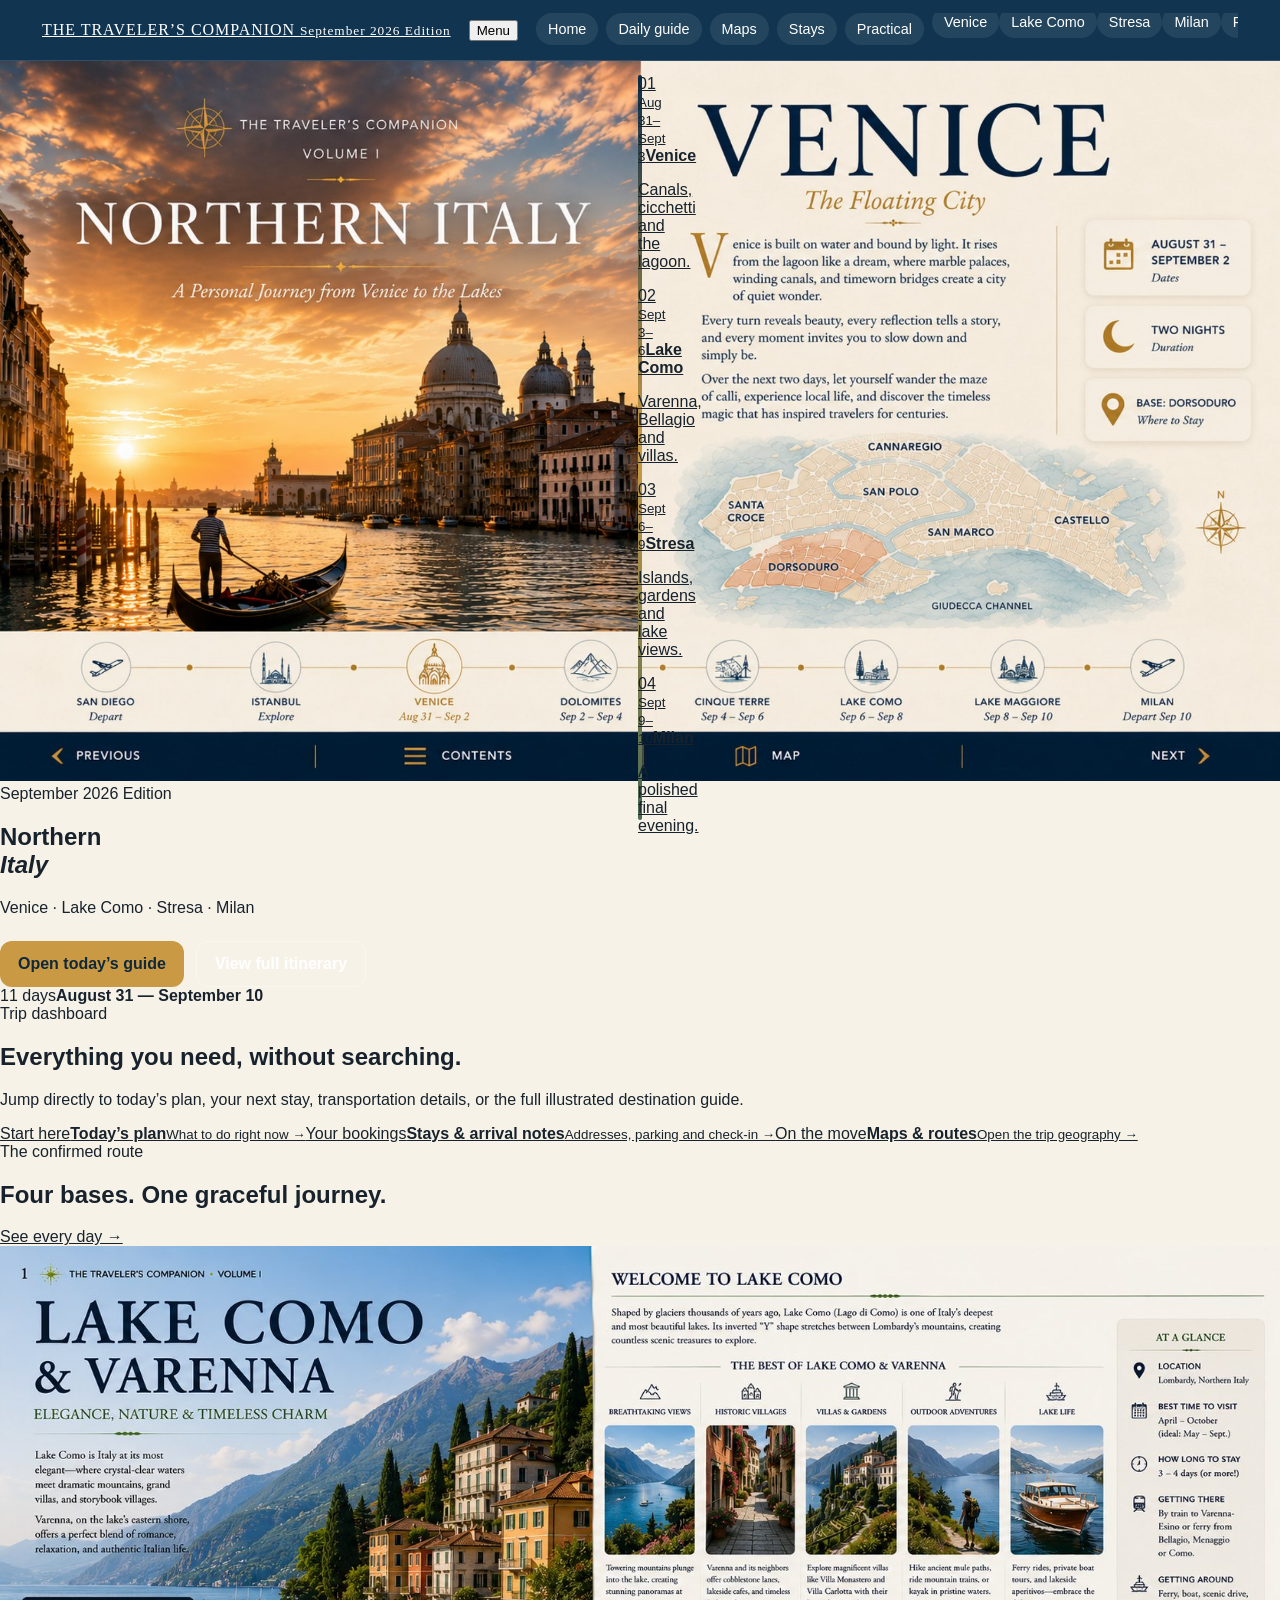
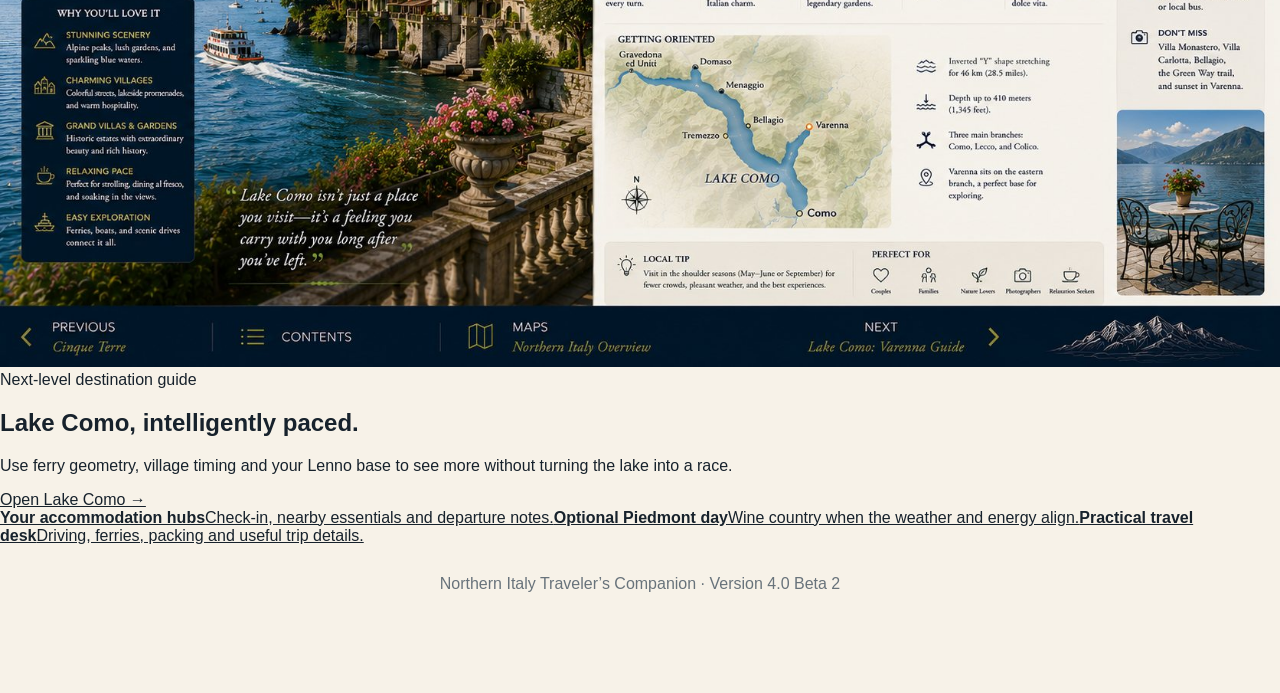
==== commit c9ef5687: "Upload" ====
--- a/index.html
+++ b/index.html
@@ -1,113 +1,12 @@
-<!doctype html>
-<html lang="en">
-<head>
-<meta charset="utf-8">
-<meta name="viewport" content="width=device-width,initial-scale=1,viewport-fit=cover">
-<meta name="theme-color" content="#082d4a">
-<link rel="manifest" href="manifest.webmanifest">
-<link rel="icon" href="assets/images/app-icon.png">
-<link rel="apple-touch-icon" href="assets/images/app-icon.png">
-<link rel="stylesheet" href="assets/style.css?v=21">
-<title>Northern Italy Traveler's Companion</title>
-</head>
-<body>
-<div class="build-badge">Version 2.0 · Build 021 · Updated Jul 15, 2026</div>
-
-<header class="topbar"><div class="topbar-inner">
-<div class="brand">NORTHERN ITALY · TRAVELER’S COMPANION</div>
-<nav class="nav">
-<a href="index.html">Home</a>
-<a href="itinerary.html">Itinerary</a>
-<a href="map.html">Map</a>
-<a href="hotels.html">Hotels</a>
-<a href="venice.html">Venice</a>
-<a href="dolomites.html">Dolomites</a>
-<a href="cinque-terre.html">Cinque Terre</a>
-<a href="lake-como.html">Lake Como</a>
-<a href="lake-maggiore.html">Lake Maggiore</a>
-</nav>
-</div></header>
-
-<section class="traveler-dashboard">
-<div class="traveler-dashboard-inner">
-  <div class="dashboard-header">
-    <div>
-      <div class="kicker">Your Journey • August 31 – September 10, 2026</div>
-      <h1>Northern Italy Traveler's Companion</h1>
-    </div>
-    <p>A curated companion for your Northern Italy journey—designed to help you decide what to do today in seconds.</p>
-  </div>
-
-  <div class="dashboard-main">
-    <article class="dashboard-card">
-      <div class="kicker">Start of the journey</div>
-      <span class="today-location">Venice</span>
-      <p>Open the Venice chapter for arrival guidance, both sightseeing days, dining, highlights and the transition to the Dolomites.</p>
-      <div class="dashboard-actions">
-        <a class="cta" href="venice.html">Open Venice</a>
-        <a class="cta secondary" href="itinerary.html">Full itinerary</a>
-      </div>
-    </article>
-
-    <article class="dashboard-card">
-      <h3>Journey timeline</h3>
-      <div class="trip-timeline">
-        <div class="trip-day current"><span>Aug 31</span><i class="dot"></i><a href="venice.html">Venice</a></div>
-        <div class="trip-day"><span>Sept 1</span><i class="dot"></i><a href="venice.html">Venice</a></div>
-        <div class="trip-day"><span>Sept 2</span><i class="dot"></i><a href="dolomites.html">Dolomites</a></div>
-        <div class="trip-day"><span>Sept 3</span><i class="dot"></i><a href="dolomites.html">Dolomites</a></div>
-        <div class="trip-day"><span>Sept 4</span><i class="dot"></i><a href="cinque-terre.html">Cinque Terre</a></div>
-        <div class="trip-day"><span>Sept 5</span><i class="dot"></i><a href="cinque-terre.html">Cinque Terre</a></div>
-        <div class="trip-day"><span>Sept 6</span><i class="dot"></i><a href="lake-como.html">Lake Como</a></div>
-        <div class="trip-day"><span>Sept 7</span><i class="dot"></i><a href="lake-como.html">Lake Como</a></div>
-        <div class="trip-day"><span>Sept 8</span><i class="dot"></i><a href="lake-maggiore.html">Lake Maggiore</a></div>
-        <div class="trip-day"><span>Sept 9</span><i class="dot"></i><a href="lake-maggiore.html">Lake Maggiore</a></div>
-        <div class="trip-day"><span>Sept 10</span><i class="dot"></i><span>Malpensa ✈</span></div>
-      </div>
-    </article>
-  </div>
-</div>
-</section>
-
-<main class="wrap">
-<section class="section-heading">
-<div><div class="kicker" style="color:#496a55">Quick access</div><h2>What do you need right now?</h2></div>
-<p>Jump directly to the practical part of the guide.</p>
-</section>
-
-<div class="quick-dashboard-grid">
-<a href="itinerary.html"><span>📅</span>Complete itinerary</a>
-<a href="map.html"><span>🗺️</span>Route map</a>
-<a href="hotels.html"><span>🏨</span>Hotel workspace</a>
-<a href="venice.html#restaurants"><span>🍽️</span>Restaurants</a>
-<a href="venice.html#dont-miss"><span>⭐</span>Don’t Miss</a>
-<a href="help.html"><span>ℹ️</span>Using the guide</a>
-</div>
-
-<section class="section-heading">
-<div><div class="kicker" style="color:#496a55">All destinations</div><h2>The complete journey.</h2></div>
-<p>Every destination chapter is now available.</p>
-</section>
-
-<div class="route-list">
-<article class="route-stop active"><div class="route-index">1</div><div><h3>Venice</h3><p>Aug 31 – Sept 2 · canals, landmarks, cuisine and evening atmosphere</p></div><a href="venice.html">Open</a></article>
-<article class="route-stop active"><div class="route-index">2</div><div><h3>Dolomites</h3><p>Sept 2 – 4 · Ortisei, Seceda, Alpe di Siusi and scenic roads</p></div><a href="dolomites.html">Open</a></article>
-<article class="route-stop active"><div class="route-index">3</div><div><h3>Cinque Terre</h3><p>Sept 4 – 6 · villages, trains, ferries and coastal walks</p></div><a href="cinque-terre.html">Open</a></article>
-<article class="route-stop active"><div class="route-index">4</div><div><h3>Lake Como</h3><p>Sept 6 – 8 · Varenna, villas and ferry travel</p></div><a href="lake-como.html">Open</a></article>
-<article class="route-stop active"><div class="route-index">5</div><div><h3>Lake Maggiore</h3><p>Sept 8 – 10 · Stresa, islands, gardens and Malpensa departure</p></div><a href="lake-maggiore.html">Open</a></article>
-</div>
-
-<section class="section-heading">
-<div><div class="kicker" style="color:#496a55">Editor's Welcome</div>
-<h2>Ten unforgettable days.</h2></div>
-<p>Every destination has been chosen to balance iconic sights with relaxed pacing. Open today's chapter, enjoy the journey, and let tomorrow wait until tomorrow.</p>
-</section>
-
-</main>
-
-<div class="bottomnav"><a href="index.html">Home</a><a href="itinerary.html">Plan</a><a href="map.html">Map</a><a href="venice.html">Start</a></div>
-<footer>Northern Italy Traveler’s Companion</footer>
-<div class="build-footer">Version 2.0 · Build 021 · Updated Jul 15, 2026</div>
-<script>if('serviceWorker' in navigator){navigator.serviceWorker.register('service-worker.js?v=21')}</script>
-</body>
-</html>
+<!doctype html><html lang="en"><head><meta charset="utf-8"><meta name="viewport" content="width=device-width,initial-scale=1,viewport-fit=cover"><meta name="theme-color" content="#123b4a"><link rel="manifest" href="manifest.webmanifest"><link rel="icon" href="assets/images/app-icon.png"><link rel="stylesheet" href="assets/style.css?v=4.0-beta2"><title>Northern Italy Traveler’s Companion</title></head><body class="journey-home"><header class="topbar"><div class="topbar-inner"><a class="brand" href="index.html">THE TRAVELER’S COMPANION <small>September 2026 Edition</small></a><button class="menu-toggle" aria-label="Open navigation" aria-expanded="false">Menu</button><nav class="nav"><a href="index.html">Home</a><a href="itinerary.html">Daily guide</a><a href="map.html">Maps</a><a href="hotels.html">Stays</a><a href="practical.html">Practical</a><div class="nav-destinations"><a href="venice.html">Venice</a><a href="lake-como.html">Lake Como</a><a href="lake-maggiore.html">Stresa</a><a href="milan.html">Milan</a><a href="piedmont.html">Piedmont day trip</a><a href="dolomites.html">More destinations</a></div></nav></div></header>
+<section class="journey-hero"><img fetchpriority="high" decoding="async" src="assets/images/chapter-venice-01.jpg" alt="Venice at dusk"><div class="journey-veil"></div><div class="journey-hero-copy"><div class="edition-mark">September 2026 Edition</div><h1>Northern<br><em>Italy</em></h1><p>Venice · Lake Como · Stresa · Milan</p><div class="cta-row"><a class="cta" href="today.html">Open today’s guide</a><a class="cta secondary" href="itinerary.html">View full itinerary</a></div></div><div class="journey-date"><span>11 days</span><strong>August 31 — September 10</strong></div></section>
+<main class="journey-main">
+<section class="trip-command"><div class="command-intro"><div class="eyebrow">Trip dashboard</div><h2>Everything you need, without searching.</h2><p>Jump directly to today’s plan, your next stay, transportation details, or the full illustrated destination guide.</p></div><div class="command-actions"><a class="command-primary" href="today.html"><span>Start here</span><strong>Today’s plan</strong><small>What to do right now →</small></a><a href="hotels.html"><span>Your bookings</span><strong>Stays & arrival notes</strong><small>Addresses, parking and check-in →</small></a><a href="map.html"><span>On the move</span><strong>Maps & routes</strong><small>Open the trip geography →</small></a></div></section>
+<section class="route-section"><div class="route-head"><div><div class="eyebrow">The confirmed route</div><h2>Four bases. One graceful journey.</h2></div><a href="itinerary.html">See every day →</a></div><div class="route-line">
+<a href="venice.html" class="route-destination"><span>01</span><div><small>Aug 31–Sept 3</small><strong>Venice</strong><p>Canals, cicchetti and the lagoon.</p></div></a>
+<a href="lake-como.html" class="route-destination"><span>02</span><div><small>Sept 3–6</small><strong>Lake Como</strong><p>Varenna, Bellagio and villas.</p></div></a>
+<a href="lake-maggiore.html" class="route-destination"><span>03</span><div><small>Sept 6–9</small><strong>Stresa</strong><p>Islands, gardens and lake views.</p></div></a>
+<a href="milan.html" class="route-destination"><span>04</span><div><small>Sept 9–10</small><strong>Milan</strong><p>A polished final evening.</p></div></a>
+</div></section>
+<section class="destination-showcase"><article class="showcase-large"><img src="assets/images/como-1.jpg" alt="Lake Como"><div><div class="eyebrow">Next-level destination guide</div><h2>Lake Como, intelligently paced.</h2><p>Use ferry geometry, village timing and your Lenno base to see more without turning the lake into a race.</p><a href="lake-como.html">Open Lake Como →</a></div></article><div class="showcase-stack"><a href="hotels.html"><strong>Your accommodation hubs</strong><span>Check-in, nearby essentials and departure notes.</span></a><a href="piedmont.html"><strong>Optional Piedmont day</strong><span>Wine country when the weather and energy align.</span></a><a href="practical.html"><strong>Practical travel desk</strong><span>Driving, ferries, packing and useful trip details.</span></a></div></section>
+</main><footer>Northern Italy Traveler’s Companion · Version 4.0 Beta 2</footer><script src="assets/app.js?v=4.0-beta2"></script></body></html>
